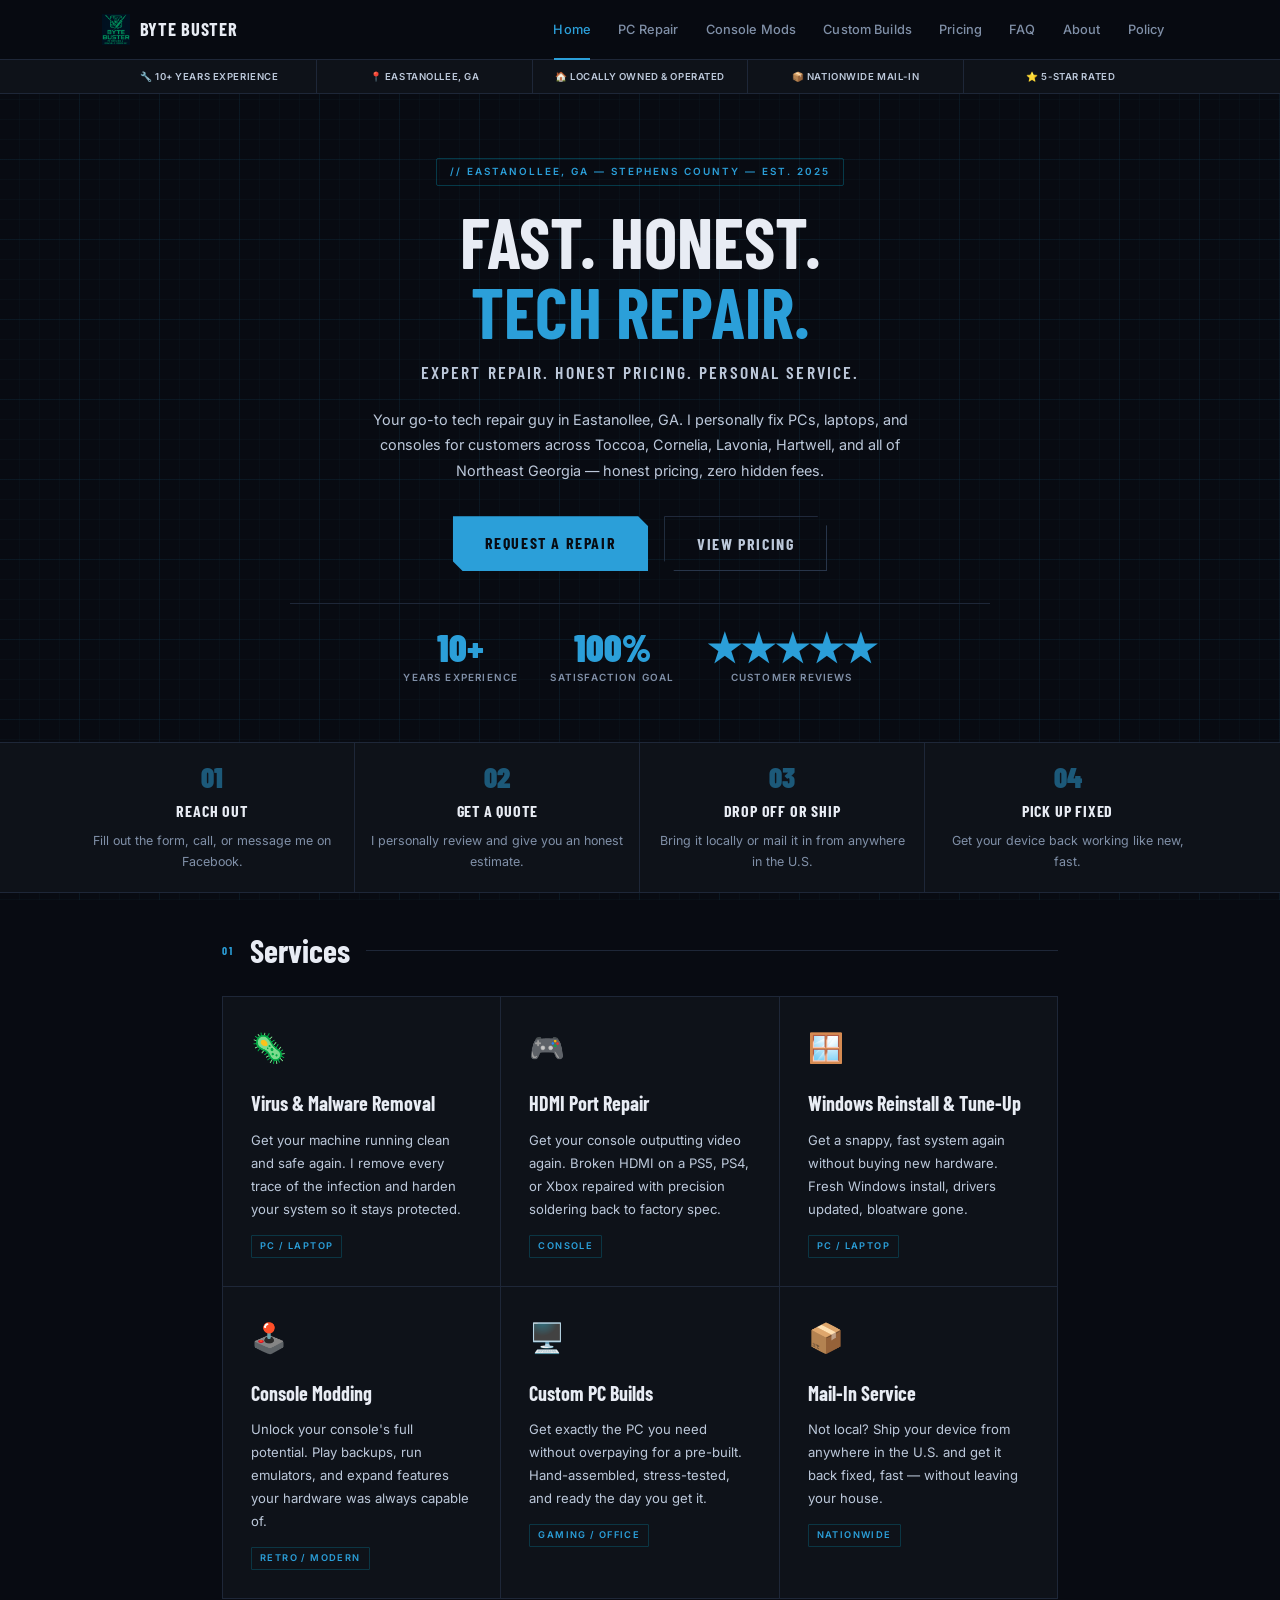
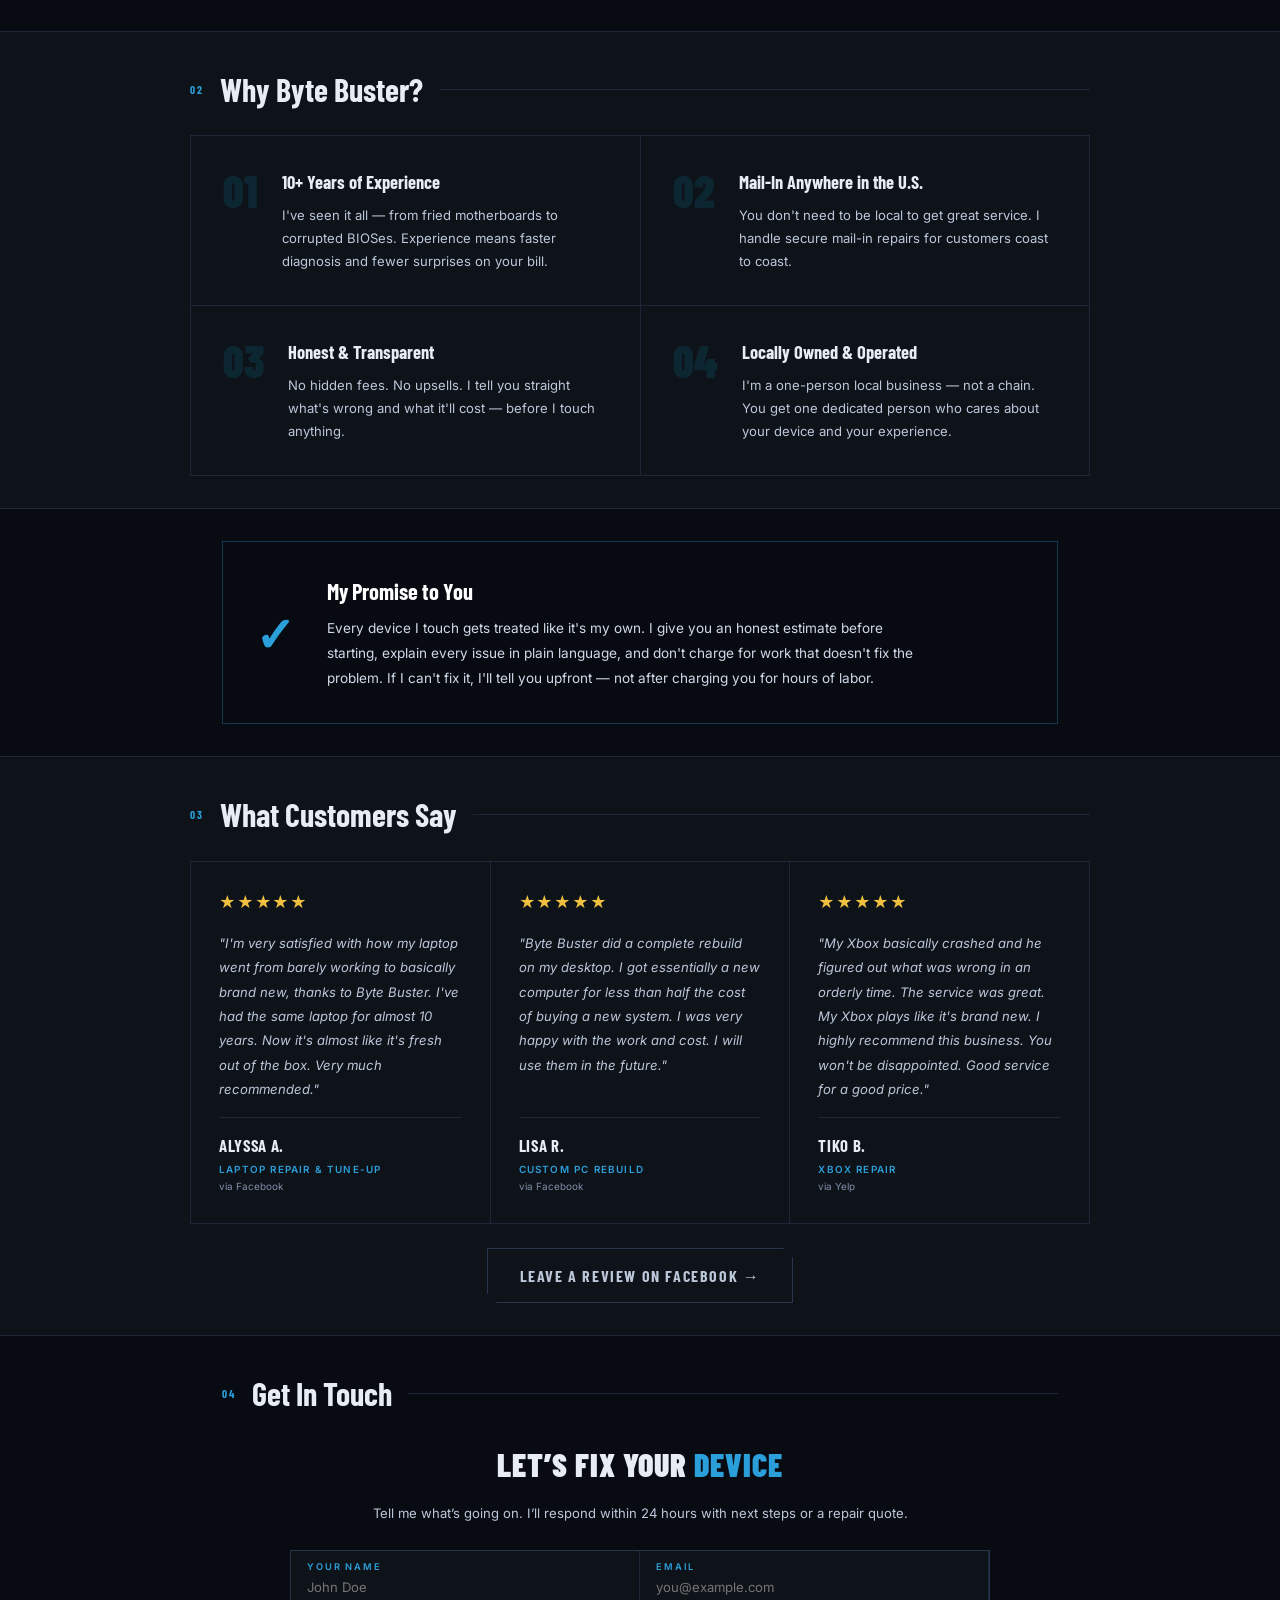
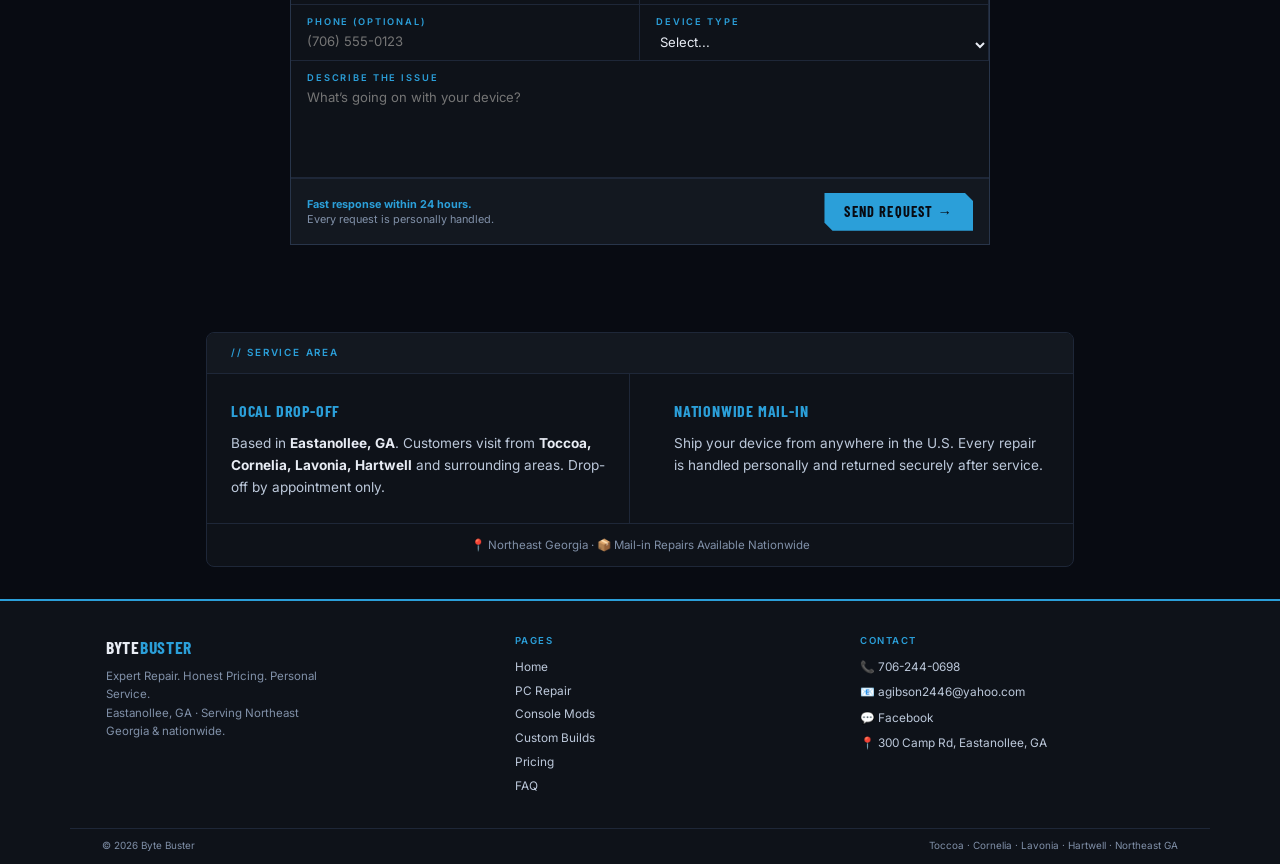
==== index.html @ d13582b7 "Update index.html" ====
<!DOCTYPE html>
<html lang="en">
<head>
  <meta charset="UTF-8"/>
  <meta name="viewport" content="width=device-width, initial-scale=1.0"/>
  <link href="https://fonts.googleapis.com/css2?family=Barlow+Condensed:wght@400;600;700;900&family=Inter:wght@400;500;600&display=swap" rel="stylesheet"/>
  <style>
    :root {
      --bg:       #080b12;
      --surface:  #0e1219;
      --surface2: #131820;
      --border:   #1e2738;
      --border2:  #28354a;
      --accent:   #2b9fd9;
      --accent-d: #1a7fad;
      --accent-g: rgba(43,159,217,0.08);
      --text:     #e8ecf4;
      --muted:    #8090a8;
      --muted2:   #bcc8da;
      --gold:     #f0c040;
      --display:  'Barlow Condensed', sans-serif;
      --body:     'Inter', sans-serif;
    }
    *,*::before,*::after{box-sizing:border-box;margin:0;padding:0}
    html{scroll-behavior:smooth}
    body{background:var(--bg);color:var(--text);font-family:var(--body);font-size:15px;line-height:1.6;overflow-x:hidden;padding-top:60px}

    /* CSS CIRCUIT BOARD BACKGROUND */
    body::after{
      content:'';
      position:fixed;inset:0;z-index:-1;
      background-color:#080b12;
      background-image:
        linear-gradient(rgba(43,159,217,0.06) 1px, transparent 1px),
        linear-gradient(90deg, rgba(43,159,217,0.06) 1px, transparent 1px),
        linear-gradient(rgba(43,159,217,0.03) 1px, transparent 1px),
        linear-gradient(90deg, rgba(43,159,217,0.03) 1px, transparent 1px);
      background-size:80px 80px, 80px 80px, 20px 20px, 20px 20px;
      background-position:-1px -1px,-1px -1px,-1px -1px,-1px -1px;
    }
    body::before{
      content:'';
      position:fixed;inset:0;z-index:-1;
      background:radial-gradient(ellipse at 20% 50%, rgba(43,159,217,0.08) 0%, transparent 60%),
                 radial-gradient(ellipse at 80% 20%, rgba(43,159,217,0.05) 0%, transparent 50%),
                 radial-gradient(ellipse at 60% 80%, rgba(0,0,0,0.4) 0%, transparent 60%);
      pointer-events:none;
    }

    /* NAV */
    nav{position:fixed;top:0;left:0;right:0;z-index:1000;height:60px;background:rgba(8,11,18,0.97);backdrop-filter:blur(20px);border-bottom:1px solid var(--border)}
    .nav-inner{max-width:1140px;margin:0 auto;padding:0 2rem;height:100%;display:flex;align-items:center;justify-content:space-between}
    .nav-logo{display:flex;align-items:center;gap:10px;text-decoration:none;flex-shrink:0}
    .nav-logo img{height:32px;width:auto;object-fit:contain}
    .nav-logo span{font-family:var(--display);font-size:1.15rem;font-weight:700;letter-spacing:0.04em;color:var(--text);text-transform:uppercase}
    .nav-links{display:flex;align-items:center;gap:0;height:60px}
    .nav-links a{font-family:var(--body);font-size:0.8rem;font-weight:500;letter-spacing:0.01em;text-transform:none;color:var(--muted);text-decoration:none;padding:0 0.85rem;height:60px;line-height:60px;display:inline-block;position:relative;transition:color 0.2s;white-space:nowrap}
    .nav-links a::after{content:'';position:absolute;bottom:0;left:0.9rem;right:0.9rem;height:2px;background:var(--accent);transform:scaleX(0);transition:transform 0.25s ease}
    .nav-links a:hover{color:var(--text)}
    .nav-links a:hover::after,.nav-links a.active::after{transform:scaleX(1)}
    .nav-links a.active{color:var(--accent)}
    .hamburger{display:none;flex-direction:column;gap:5px;cursor:pointer;padding:8px;background:none;border:1px solid var(--border);border-radius:3px}
    .hamburger span{display:block;width:20px;height:2px;background:var(--muted2);transition:all 0.3s}
    .hamburger.open span:nth-child(1){transform:translateY(7px) rotate(45deg)}
    .hamburger.open span:nth-child(2){opacity:0}
    .hamburger.open span:nth-child(3){transform:translateY(-7px) rotate(-45deg)}
    .mob-menu{display:none;position:fixed;top:60px;left:0;right:0;background:rgba(8,11,18,0.99);border-bottom:1px solid var(--border);flex-direction:column;z-index:999}
    .mob-menu.open{display:flex}
    .mob-menu a{font-size:0.8rem;font-weight:600;letter-spacing:0.1em;text-transform:uppercase;color:var(--muted2);text-decoration:none;padding:1rem 2rem;border-bottom:1px solid var(--border);transition:color 0.2s,background 0.2s,padding-left 0.2s}
    .mob-menu a:hover,.mob-menu a.active{color:var(--accent);background:var(--accent-g);padding-left:2.5rem}
    .mob-menu a:last-child{border-bottom:none}
    @media(max-width:900px){.nav-links{display:none}.hamburger{display:flex}}

    /* TRUST BAR */
    .trust-bar{background:var(--surface);border-bottom:1px solid var(--border)}
    .trust-inner{max-width:1140px;margin:0 auto;padding:0 2rem;display:flex;align-items:stretch;justify-content:space-between}
    .trust-item{display:flex;align-items:center;justify-content:center;gap:0.5rem;padding:0.55rem 0.75rem;flex:1;text-align:center}
    .trust-item span{font-size:0.6rem;font-weight:600;letter-spacing:0.06em;text-transform:uppercase;color:var(--muted2);white-space:nowrap}
    .trust-div{width:1px;background:var(--border);align-self:stretch;flex-shrink:0}
    @media(max-width:900px){.trust-bar{display:none}}

    /* PAGE HERO */
    .page-hero{padding:2.5rem 2rem 2rem;max-width:900px;margin:0 auto}
    .hero-tag{display:inline-block;font-size:0.62rem;font-weight:600;letter-spacing:0.2em;text-transform:uppercase;color:var(--accent);border:1px solid rgba(0,200,240,0.25);padding:0.3rem 0.85rem;margin-bottom:1.25rem;border-radius:2px}
    .page-hero h1{font-family:var(--display);font-size:clamp(2.4rem,4.5vw,3.8rem);font-weight:700;line-height:1;text-transform:uppercase;letter-spacing:0em;margin-bottom:1.25rem}
    .page-hero h1 em{font-style:normal;color:var(--accent);display:block}
    .page-hero p{font-size:0.9rem;color:var(--muted2);line-height:1.8;max-width:560px;margin-bottom:2rem}

    /* SECTIONS */
    .section{padding:2rem 2rem;max-width:900px;margin:0 auto}
    .section-hd{display:flex;align-items:center;gap:1rem;margin-bottom:1.25rem}
    .section-num{font-family:var(--display);font-size:0.7rem;font-weight:700;letter-spacing:0.2em;color:var(--accent);flex-shrink:0}
    .section-hd h2{font-family:var(--display);font-size:clamp(1.5rem,2.5vw,2rem);font-weight:700;text-transform:none;letter-spacing:0em;white-space:nowrap}
    .section-line{flex:1;height:1px;background:var(--border)}

    /* CARDS GRID */
    .cards{display:grid;grid-template-columns:repeat(3,1fr);gap:1px;background:var(--border);border:1px solid var(--border)}
    .card{background:var(--surface);padding:1.75rem;position:relative;overflow:hidden;transition:background 0.25s}
    .card::before{content:'';position:absolute;top:0;left:0;width:3px;height:0;background:var(--accent);transition:height 0.35s ease}
    .card:hover{background:var(--surface2)}
    .card:hover::before{height:100%}
    .card-icon{font-size:1.8rem;margin-bottom:1rem;display:block}
    .card-title{font-family:var(--display);font-size:1.25rem;font-weight:700;text-transform:none;letter-spacing:0em;margin-bottom:0.6rem;color:var(--text)}
    .card-desc{font-size:0.82rem;color:var(--muted2);line-height:1.75}
    .card-tag{display:inline-block;margin-top:0.85rem;font-size:0.58rem;font-weight:600;letter-spacing:0.15em;text-transform:uppercase;color:var(--accent);border:1px solid rgba(0,200,240,0.2);padding:0.2rem 0.5rem;border-radius:1px}
    @media(max-width:768px){.cards{grid-template-columns:1fr}}

    /* ALT SECTION */
    .alt-section{background:var(--surface);border-top:1px solid var(--border);border-bottom:1px solid var(--border);padding:2rem}
    .alt-inner{max-width:900px;margin:0 auto}

    /* WHY GRID */
    .why-grid{display:grid;grid-template-columns:repeat(2,1fr);gap:1px;background:var(--border);border:1px solid var(--border)}
    .why-card{background:var(--surface);padding:2rem;display:flex;gap:1.5rem;align-items:flex-start;transition:background 0.2s}
    .why-card:hover{background:var(--surface2)}
    .why-num{font-family:var(--display);font-size:2.8rem;font-weight:900;color:rgba(0,200,240,0.12);line-height:1;flex-shrink:0;transition:color 0.2s}
    .why-card:hover .why-num{color:rgba(0,200,240,0.25)}
    .why-title{font-family:var(--display);font-size:1.15rem;font-weight:700;text-transform:none;letter-spacing:0em;margin-bottom:0.4rem}
    .why-desc{font-size:0.82rem;color:var(--muted2);line-height:1.75}
    @media(max-width:600px){.why-grid{grid-template-columns:1fr}}

    /* BUTTONS */
    .btn{display:inline-block;font-family:var(--display);font-weight:700;font-size:1rem;letter-spacing:0.1em;text-transform:uppercase;text-decoration:none;padding:0.85rem 2rem;cursor:pointer;border:none;transition:all 0.2s;clip-path:polygon(0 0,calc(100% - 10px) 0,100% 10px,100% 100%,10px 100%,0 calc(100% - 10px))}
    .btn-primary{background:var(--accent);color:#080b12;box-shadow:0 0 24px rgba(0,200,240,0.2)}
    .btn-primary:hover{background:#33d8ff;transform:translateY(-2px);box-shadow:0 0 36px rgba(0,200,240,0.35)}
    .btn-secondary{background:transparent;color:var(--muted2);border:1px solid var(--border2)}
    .btn-secondary:hover{border-color:var(--accent);color:var(--accent);transform:translateY(-2px)}

    /* PROCESS STRIP */
    .process-strip{background:var(--surface);border-top:1px solid var(--border);border-bottom:1px solid var(--border);margin:0}
    .process-inner{max-width:1140px;margin:0 auto;display:grid;grid-template-columns:repeat(4,1fr)}
    .process-step{padding:1.25rem 1rem;text-align:center;border-right:1px solid var(--border)}
    .process-step:last-child{border-right:none}
    .process-n{font-family:var(--display);font-size:1.8rem;font-weight:900;color:var(--accent);opacity:0.5;line-height:1;margin-bottom:0.4rem}
    .process-title{font-family:var(--display);font-size:1rem;font-weight:700;text-transform:uppercase;letter-spacing:0.05em;margin-bottom:0.4rem}
    .process-desc{font-size:0.78rem;color:var(--muted);line-height:1.7}
    @media(max-width:700px){.process-inner{grid-template-columns:repeat(2,1fr)}.process-step:nth-child(2){border-right:none}.process-step:nth-child(3){border-top:1px solid var(--border)}.process-step:nth-child(4){border-top:1px solid var(--border);border-right:none}}

    /* GUARANTEE */
    .guarantee{padding:2rem;display:flex;align-items:center;gap:2rem;flex-wrap:wrap}
    .guarantee-icon{font-family:var(--display);font-size:3rem;font-weight:900;color:var(--accent);line-height:1;flex-shrink:0}
    .guarantee-title{font-family:var(--display);font-size:1.4rem;font-weight:700;text-transform:none;letter-spacing:0em;margin-bottom:0.4rem;color:#fff}
    .guarantee-text{font-size:0.85rem;color:#d0dae8;line-height:1.85;max-width:600px}

    /* REVIEWS */
    .reviews-grid{display:grid;grid-template-columns:repeat(3,1fr);gap:1px;background:var(--border);border:1px solid var(--border);margin-bottom:1.5rem}
    .review-card{background:var(--surface);padding:1.75rem;display:flex;flex-direction:column;gap:1rem;position:relative;overflow:hidden;transition:background 0.25s}
    .review-card::before{content:'';position:absolute;top:0;left:0;width:3px;height:0;background:var(--accent);transition:height 0.35s}
    .review-card:hover{background:var(--surface2)}
    .review-card:hover::before{height:100%}
    .review-stars{color:var(--gold);font-size:1rem;letter-spacing:0.05em}
    .review-text{font-size:0.82rem;color:var(--muted2);line-height:1.85;font-style:italic;flex:1}
    .review-meta{border-top:1px solid var(--border);padding-top:0.85rem}
    .review-author{font-family:var(--display);font-size:1.05rem;font-weight:700;text-transform:uppercase;letter-spacing:0.04em}
    .review-service{font-size:0.62rem;font-weight:600;letter-spacing:0.12em;text-transform:uppercase;color:var(--accent);margin-top:0.2rem}
    .review-source{font-size:0.62rem;color:var(--muted);margin-top:0.1rem}
    @media(max-width:768px){.reviews-grid{grid-template-columns:1fr}}

    /* FAQ */
    .faq-list{border:1px solid var(--border);overflow:hidden}
    .faq-item{border-bottom:1px solid var(--border)}
    .faq-item:last-child{border-bottom:none}
    .faq-btn{width:100%;background:none;border:none;cursor:pointer;padding:1.25rem 1.5rem;display:flex;align-items:center;gap:1rem;text-align:left;color:var(--text);transition:background 0.2s}
    .faq-btn:hover,.faq-btn[aria-expanded="true"]{background:var(--accent-g)}
    .faq-q{font-family:var(--display);font-size:1.1rem;font-weight:700;text-transform:uppercase;letter-spacing:0.03em;flex:1}
    .faq-lbl{font-size:0.62rem;font-weight:600;letter-spacing:0.15em;color:var(--accent);flex-shrink:0}
    .faq-chevron{color:var(--muted);font-size:0.85rem;transition:transform 0.25s;flex-shrink:0}
    .faq-btn[aria-expanded="true"] .faq-chevron{transform:rotate(180deg);color:var(--accent)}
    .faq-body{max-height:0;overflow:hidden;transition:max-height 0.35s ease}
    .faq-body.open{max-height:200px}
    .faq-ans{padding:0 1.5rem 1.25rem 3.5rem;font-size:0.82rem;color:var(--muted2);line-height:1.8}

/* CONTACT LAYOUT (CLEAN + PREMIUM CONVERSION VERSION) */

.contact-wrap{display:block; width:100%; max-width:900px; margin:0 auto; text-align:center;}
.contact-info-title{font-family:var(--display); font-size:2rem; font-weight:900; text-transform:uppercase; letter-spacing:0.03em; margin-bottom:0.75rem;}
.contact-info-title span{color:var(--accent);}
.contact-info-sub{font-size:0.82rem; color:var(--muted2); line-height:1.8; margin-bottom:1.25rem;}
.contact-wrap .premium-trust{font-size:0.7rem; text-transform:uppercase; letter-spacing:0.08em; color:var(--accent); font-weight:700; margin-bottom:0.4rem;}
.contact-wrap .premium-sub{font-size:0.8rem; color:var(--muted2); margin-bottom:1.5rem;}
#contact .form-shell{width:100%; max-width:700px; margin:0 auto; display:inline-block; text-align:left;}
#contact .form-shell form{width:100%;}
.contact-detail{display:none;}
@media(max-width:768px){.contact-wrap{text-align:center;}
#contact .form-shell{width:100%; display:block;}
}
    /* PREMIUM FORM */
    .form-shell{background:var(--surface);border:1px solid var(--border2);overflow:hidden;max-width:680px}
    .form-shell form{display:flex;flex-direction:column}
    .form-row{display:grid;grid-template-columns:1fr 1fr}
    .form-field{display:flex;flex-direction:column;border-bottom:1px solid var(--border);border-right:1px solid var(--border);position:relative;transition:background 0.2s}
    .form-field.full{grid-column:1/-1;border-right:none}
    .form-field:focus-within{background:var(--accent-g)}
    .form-field:focus-within::before{content:'';position:absolute;top:0;left:0;width:3px;height:100%;background:var(--accent)}
    .form-field label{font-size:0.58rem;font-weight:600;letter-spacing:0.2em;text-transform:uppercase;color:var(--accent);padding:0.6rem 1rem 0.1rem}
    .form-field input,.form-field select,.form-field textarea{background:transparent;border:none;outline:none;font-family:var(--body);font-size:0.82rem;color:var(--text);padding:0.1rem 1rem 0.6rem;width:100%}
    .form-field select option{background:var(--surface)}
    .form-field textarea{min-height:90px;resize:none}
    .form-bar{display:flex;align-items:center;justify-content:space-between;padding:0.85rem 1rem;background:var(--surface2);border-top:1px solid var(--border);gap:0.75rem;flex-wrap:wrap}
    .form-bar p{font-size:0.68rem;color:var(--muted);line-height:1.4}
    .form-bar p strong{color:var(--accent)}
    .form-bar button{background:var(--accent);color:#080b12;border:none;font-family:var(--display);font-size:0.9rem;font-weight:700;letter-spacing:0.08em;text-transform:uppercase;padding:0.65rem 1.25rem;cursor:pointer;clip-path:polygon(0 0,calc(100% - 8px) 0,100% 8px,100% 100%,8px 100%,0 calc(100% - 8px));transition:background 0.2s,transform 0.15s;white-space:nowrap}
    .form-bar button:hover{background:#33d8ff;transform:translateY(-2px)}
    .form-backup{margin-top:0.6rem;display:flex;align-items:center;gap:0.6rem;flex-wrap:wrap}
    .form-backup-lbl{font-size:0.62rem;font-weight:600;letter-spacing:0.1em;text-transform:uppercase;color:var(--muted);white-space:nowrap}
    .backup-link{font-size:0.75rem;color:var(--muted2);text-decoration:none;padding:0.3rem 0.75rem;border:1px solid var(--border);transition:color 0.2s,border-color 0.2s;border-radius:2px}
    .backup-link:hover{color:var(--accent);border-color:var(--accent)}
    @media(max-width:600px){.form-row{grid-template-columns:1fr}.form-bar{flex-direction:column;align-items:flex-start}}

    /* SERVICE AREA */
    .service-area{background:var(--surface); border:1px solid var(--border); overflow:hidden; border-radius:8px;}
    .service-area-wrap{max-width:900px; margin:3rem auto 2rem; padding:0 1rem;}
    .sa-header{background:var(--surface2);border-bottom:1px solid var(--border);padding:0.75rem 1.5rem;font-size:0.62rem;font-weight:600;letter-spacing:0.18em;text-transform:uppercase;color:var(--accent)}
    .sa-body{display:grid;grid-template-columns:1fr 1fr;gap:1.25rem; align-items:start;}
    .sa-col{padding:1.5rem}
    .sa-col:first-child{border-right:1px solid var(--border)}
    .sa-col-title{font-family:var(--display);font-size:1rem;font-weight:700;text-transform:uppercase;letter-spacing:0.05em;color:var(--accent);margin-bottom:0.6rem}
    .sa-col p{font-size:0.85rem;color:var(--muted2);line-height:1.6}
    .sa-col p strong{color:var(--text)}
    .sa-footer{border-top:1px solid var(--border);padding:0.75rem 1.5rem;font-size:0.72rem;color:var(--muted);text-align:center}
    @media(max-width:600px){.sa-body{grid-template-columns:1fr}.sa-col:first-child{border-right:none;border-bottom:1px solid var(--border)}}

    /* TABLE */
    .data-table{width:100%;border-collapse:collapse;border:1px solid var(--border)}
    .data-table th{background:rgba(43,159,217,0.12);font-family:var(--display);font-size:0.8rem;font-weight:700;text-transform:uppercase;letter-spacing:0.1em;color:var(--accent);padding:0.9rem 1.25rem;text-align:left;border-bottom:1px solid var(--border)}
    .data-table td{padding:0.85rem 1.25rem;font-size:0.82rem;color:#7a9ab8;border-bottom:1px solid var(--border);vertical-align:top;background:rgba(14,18,28,0.9)}
    .data-table tr:last-child td{border-bottom:none}
    .data-table tr:hover td{background:rgba(43,159,217,0.1);color:#fff}
    .data-table .price{color:#fff;font-weight:600;white-space:nowrap}
    .data-table .note{font-size:0.7rem;color:var(--muted);font-style:italic;margin-top:0.2rem}
    .data-table .badge{display:inline-block;font-size:0.58rem;font-weight:600;letter-spacing:0.1em;text-transform:uppercase;color:var(--accent);border:1px solid rgba(0,200,240,0.25);padding:0.15rem 0.5rem}
    .table-section-row td{background:rgba(0,200,240,0.06);color:var(--accent);font-size:0.62rem;font-weight:600;letter-spacing:0.18em;text-transform:uppercase;padding:0.5rem 1.25rem;border-bottom:1px solid var(--border)}

        /* FOOTER */
    footer{background:var(--surface);border-top:2px solid var(--accent);margin-top:2rem}
    .footer-main{max-width:1100px; margin:0 auto; padding:2rem 1rem; display:grid; grid-template-columns:1.2fr 1fr 1fr; gap:2rem;}
    .footer-brand{font-family:var(--display);font-size:1.1rem;font-weight:700;text-transform:uppercase;letter-spacing:0.04em;margin-bottom:0.35rem}
    .footer-brand span{color:var(--accent)}
    .footer-tagline{font-size:0.72rem;color:var(--muted);line-height:1.6;max-width:220px}
    .footer-col-label{font-size:0.6rem;font-weight:600;letter-spacing:0.16em;text-transform:uppercase;color:var(--accent);margin-bottom:0.6rem;display:block}
    .footer-nav{list-style:none;display:flex;flex-direction:column;gap:0.3rem}
    .footer-nav a{font-size:0.74rem;color:var(--muted2);text-decoration:none;transition:color 0.2s,padding-left 0.2s;display:block}
    .footer-nav a:hover{color:var(--accent);padding-left:4px}
    .footer-contact-list{display:flex;flex-direction:column;gap:0.4rem}
    .footer-contact-list a{font-size:0.74rem;color:var(--muted2);text-decoration:none;display:flex;align-items:center;gap:0.5rem;transition:color 0.2s}
    .footer-contact-list a:hover{color:var(--accent)}
    .footer-bottom{border-top:1px solid var(--border);max-width:1140px;margin:0 auto;padding:0.6rem 2rem;display:flex;justify-content:space-between;align-items:center;flex-wrap:wrap;gap:0.5rem}
    .footer-bottom p{font-size:0.62rem;color:var(--muted)}
       @media(max-width:700px){.footer-main{flex-direction:column;gap:1.25rem;padding:1.25rem 1.5rem}.footer-bottom{flex-direction:column;text-align:center}}

    /* SCROLL REVEAL */
    .reveal{opacity:0;transform:translateY(16px);transition:opacity 0.45s ease,transform 0.45s ease}
    .reveal.visible{opacity:1;transform:translateY(0)}

    /* STAT ITEMS */
    .stats-row{display:flex;gap:2rem;margin-top:2rem;padding-top:1.5rem;border-top:1px solid var(--border);justify-content:center;flex-wrap:wrap}
    .stat{display:flex;flex-direction:column;align-items:center;gap:0.2rem}
    .stat-n{font-family:var(--display);font-size:2.4rem;font-weight:900;color:var(--accent);line-height:1}
    .stat-l{font-size:0.62rem;font-weight:600;letter-spacing:0.12em;text-transform:uppercase;color:var(--muted)}

    /* NOTICE BOX */
    .notice{border:1px solid rgba(0,200,240,0.2);background:rgba(0,200,240,0.04);padding:1.25rem 1.5rem;font-size:0.8rem;color:var(--muted2);line-height:1.8;margin-bottom:2rem}
    .notice strong{color:var(--accent)}

    /* BASE CARDS */
    .base-grid{display:grid;grid-template-columns:repeat(2,220px);gap:1px;background:var(--border);border:1px solid var(--border);margin:0 auto 2.5rem;width:fit-content}
    .base-card{background:var(--surface);padding:1.5rem;text-align:center}
    .base-lbl{font-size:0.62rem;font-weight:600;letter-spacing:0.15em;text-transform:uppercase;color:var(--muted);margin-bottom:0.5rem}
    .base-val{font-family:var(--display);font-size:2.4rem;font-weight:900;color:var(--accent);line-height:1}
    .base-sub{font-size:0.7rem;color:var(--muted);margin-top:0.3rem}

    /* STORY TEXT */
    .story-p{font-size:0.85rem;color:var(--muted2);line-height:1.9;padding-left:1.25rem;border-left:3px solid var(--accent);margin-bottom:1.25rem}
    .story-p+.story-p{border-left-color:var(--border)}

    /* PHILOSOPHY */
    .philosophy{border:1px solid rgba(0,200,240,0.2);background:rgba(0,200,240,0.04);padding:2rem;position:relative;margin-bottom:2rem}
    .philosophy::before{content:'"';position:absolute;top:-0.5rem;left:1.5rem;font-family:var(--display);font-size:4rem;font-weight:900;color:rgba(0,200,240,0.15);line-height:1}
    .philosophy p{font-size:0.85rem;color:var(--text);line-height:1.9;padding-top:1rem}

    /* CREDS GRID */
    .creds-grid{display:grid;grid-template-columns:repeat(2,1fr);gap:1px;background:var(--border);border:1px solid var(--border);max-width:700px;margin:0 auto 2.5rem}
    .cred-card{background:var(--surface);padding:1.75rem;position:relative;overflow:hidden;transition:background 0.2s}
    .cred-card::before{content:'';position:absolute;top:0;left:0;width:3px;height:0;background:var(--accent);transition:height 0.3s}
    .cred-card:hover{background:var(--surface2)}
    .cred-card:hover::before{height:100%}
    .cred-icon{font-size:1.5rem;margin-bottom:0.75rem;display:block}
    .cred-title{font-family:var(--display);font-size:1.1rem;font-weight:700;text-transform:uppercase;letter-spacing:0.04em;margin-bottom:0.4rem}
    .cred-desc{font-size:0.78rem;color:var(--muted2);line-height:1.75}

    /* POLICY */
    .policy-block{border:1px solid var(--border);background:var(--surface);padding:1.75rem;margin-bottom:1.25rem;border-left:3px solid var(--accent)}
    .policy-block p{font-size:0.82rem;color:var(--muted2);line-height:1.9}
    .policy-block p strong{color:var(--text)}
    .policy-list{border:1px solid var(--border);overflow:hidden;margin-bottom:2rem}
    .policy-item{display:flex;gap:1rem;padding:1rem 1.25rem;border-bottom:1px solid var(--border);font-size:0.8rem;color:var(--muted2);line-height:1.7;align-items:flex-start}
    .policy-item:last-child{border-bottom:none}
    .policy-item::before{content:'→';color:var(--accent);flex-shrink:0}

    /* MAP */
    .map-wrap{border:1px solid var(--border);overflow:hidden;margin-top:1.5rem}
    .map-label{background:var(--surface2);border-bottom:1px solid var(--border);padding:0.65rem 1.25rem;font-size:0.62rem;font-weight:600;letter-spacing:0.18em;text-transform:uppercase;color:var(--accent)}
    .map-wrap iframe{display:block;width:100%;height:260px;border:none;filter:grayscale(1) brightness(0.7)}

    /* MISC */
    @media(max-width:768px){.page-hero{padding:3rem 1.5rem 2rem}.section{padding:3rem 1.5rem}.alt-section{padding:3rem 1.5rem}.section-hd h2{font-size:1.6rem}.cards{grid-template-columns:1fr}.why-grid{grid-template-columns:1fr}.contact-wrap{grid-template-columns:1fr}}
  </style>
  <meta name="description" content="Your local PC &amp; console repair expert in Eastanollee, GA. Serving Toccoa, Cornelia, Lavonia, Hartwell and Northeast Georgia. Virus removal, custom builds, console modding, mail-in service."/>
  <meta name="robots" content="index, follow"/>
  <link rel="preconnect" href="https://fonts.googleapis.com"/>
  <link rel="preconnect" href="https://fonts.gstatic.com" crossorigin/>
  <meta http-equiv="X-UA-Compatible" content="IE=edge"/>
  <meta name="geo.region" content="US-GA"/>
</head>
<nav>
  <div class="nav-inner">
    <a href="index.html" class="nav-logo">
      <img src="images/logo.png" alt="Byte Buster"/>
      <span>Byte Buster</span>
    </a>
    <div class="nav-links">
      <a href="index.html" class="active">Home</a>
      <a href="pc-repair.html">PC Repair</a>
      <a href="console-modding.html">Console Mods</a>
      <a href="custom-pc-builds.html">Custom Builds</a>
      <a href="pricing.html">Pricing</a>
      <a href="faq.html">FAQ</a>
      <a href="about.html">About</a>
      <a href="policy.html">Policy</a>
    </div>
    <button class="hamburger" id="hbg" aria-label="Menu">
      <span></span><span></span><span></span>
    </button>
  </div>
</nav>
<div class="mob-menu" id="mob">
  <a href="index.html" class="active">Home</a>
  <a href="pc-repair.html">PC Repair</a>
  <a href="console-modding.html">Console Mods</a>
  <a href="custom-pc-builds.html">Custom Builds</a>
  <a href="pricing.html">Pricing</a>
  <a href="faq.html">FAQ</a>
  <a href="about.html">About</a>
  <a href="policy.html">Policy</a>
</div><div class="trust-bar">
  <div class="trust-inner">
    <div class="trust-item"><span>🔧 10+ Years Experience</span></div>
    <div class="trust-div"></div>
    <div class="trust-item"><span>📍 Eastanollee, GA</span></div>
    <div class="trust-div"></div>
    <div class="trust-item"><span>🏠 Locally Owned &amp; Operated</span></div>
    <div class="trust-div"></div>
    <div class="trust-item"><span>📦 Nationwide Mail-In</span></div>
    <div class="trust-div"></div>
    <div class="trust-item"><span>⭐ 5-Star Rated</span></div>
  </div>
</div>
<section class="section">
  <div style="text-align:center;padding:2rem 0 1.5rem;max-width:700px;margin:0 auto">
    <div class="hero-tag" style="display:inline-block">// Eastanollee, GA — Stephens County — Est. 2025</div>
    <h1 style="font-family:var(--display);font-size:clamp(2.8rem,5.5vw,5rem);font-weight:700;line-height:1;text-transform:uppercase;letter-spacing:0em;text-align:center;margin-bottom:0.75rem">Fast. Honest.<em style="font-style:normal;color:var(--accent);display:block">Tech Repair.</em></h1><p style="font-family:var(--display);font-size:1.1rem;font-weight:600;letter-spacing:0.12em;text-transform:uppercase;color:var(--muted2);text-align:center;margin-bottom:1.25rem">Expert Repair. Honest Pricing. Personal Service.</p>
    <p style="font-size:0.9rem;color:var(--muted2);line-height:1.8;max-width:540px;margin:0 auto 2rem;text-align:center">Your go-to tech repair guy in Eastanollee, GA. I personally fix PCs, laptops, and consoles for customers across Toccoa, Cornelia, Lavonia, Hartwell, and all of Northeast Georgia — honest pricing, zero hidden fees.</p>
    <div style="display:flex;gap:1rem;justify-content:center;flex-wrap:wrap">
      <a href="#contact" class="btn btn-primary">Request a Repair</a>
      <a href="pricing.html" class="btn btn-secondary">View Pricing</a>
    </div>
    <div class="stats-row">
      <div class="stat"><span class="stat-n">10+</span><span class="stat-l">Years Experience</span></div>
      <div class="stat"><span class="stat-n">100%</span><span class="stat-l">Satisfaction Goal</span></div>
      <div class="stat"><span class="stat-n">★★★★★</span><span class="stat-l">Customer Reviews</span></div>
    </div>
  </div>
</section>

<div class="process-strip">
  <div class="process-inner">
    <div class="process-step"><div class="process-n">01</div><div class="process-title">Reach Out</div><p class="process-desc">Fill out the form, call, or message me on Facebook.</p></div>
    <div class="process-step"><div class="process-n">02</div><div class="process-title">Get a Quote</div><p class="process-desc">I personally review and give you an honest estimate.</p></div>
    <div class="process-step"><div class="process-n">03</div><div class="process-title">Drop Off or Ship</div><p class="process-desc">Bring it locally or mail it in from anywhere in the U.S.</p></div>
    <div class="process-step"><div class="process-n">04</div><div class="process-title">Pick Up Fixed</div><p class="process-desc">Get your device back working like new, fast.</p></div>
  </div>
</div>

<section class="section" id="services" style="max-width:900px">
  <div class="section-hd reveal"><span class="section-num">01</span><h2>Services</h2><div class="section-line"></div></div>
  <div class="cards reveal">
    <div class="card"><span class="card-icon">🦠</span><div class="card-title">Virus &amp; Malware Removal</div><p class="card-desc">Get your machine running clean and safe again. I remove every trace of the infection and harden your system so it stays protected.</p><span class="card-tag">PC / Laptop</span></div>
    <div class="card"><span class="card-icon">🎮</span><div class="card-title">HDMI Port Repair</div><p class="card-desc">Get your console outputting video again. Broken HDMI on a PS5, PS4, or Xbox repaired with precision soldering back to factory spec.</p><span class="card-tag">Console</span></div>
    <div class="card"><span class="card-icon">🪟</span><div class="card-title">Windows Reinstall &amp; Tune-Up</div><p class="card-desc">Get a snappy, fast system again without buying new hardware. Fresh Windows install, drivers updated, bloatware gone.</p><span class="card-tag">PC / Laptop</span></div>
    <div class="card"><span class="card-icon">🕹️</span><div class="card-title">Console Modding</div><p class="card-desc">Unlock your console's full potential. Play backups, run emulators, and expand features your hardware was always capable of.</p><span class="card-tag">Retro / Modern</span></div>
    <div class="card"><span class="card-icon">🖥️</span><div class="card-title">Custom PC Builds</div><p class="card-desc">Get exactly the PC you need without overpaying for a pre-built. Hand-assembled, stress-tested, and ready the day you get it.</p><span class="card-tag">Gaming / Office</span></div>
    <div class="card"><span class="card-icon">📦</span><div class="card-title">Mail-In Service</div><p class="card-desc">Not local? Ship your device from anywhere in the U.S. and get it back fixed, fast — without leaving your house.</p><span class="card-tag">Nationwide</span></div>
  </div>
</section>

<div class="alt-section">
  <div class="alt-inner" style="max-width:900px">
    <div class="section-hd reveal"><span class="section-num">02</span><h2>Why Byte Buster?</h2><div class="section-line"></div></div>
    <div class="why-grid reveal">
      <div class="why-card"><div class="why-num">01</div><div><div class="why-title">10+ Years of Experience</div><p class="why-desc">I've seen it all — from fried motherboards to corrupted BIOSes. Experience means faster diagnosis and fewer surprises on your bill.</p></div></div>
      <div class="why-card"><div class="why-num">02</div><div><div class="why-title">Mail-In Anywhere in the U.S.</div><p class="why-desc">You don't need to be local to get great service. I handle secure mail-in repairs for customers coast to coast.</p></div></div>
      <div class="why-card"><div class="why-num">03</div><div><div class="why-title">Honest &amp; Transparent</div><p class="why-desc">No hidden fees. No upsells. I tell you straight what's wrong and what it'll cost — before I touch anything.</p></div></div>
      <div class="why-card"><div class="why-num">04</div><div><div class="why-title">Locally Owned &amp; Operated</div><p class="why-desc">I'm a one-person local business — not a chain. You get one dedicated person who cares about your device and your experience.</p></div></div>
    </div>
  </div>
</div>

<section class="section">
  <div class="guarantee reveal" style="background:rgba(8,11,18,0.85);border:1px solid rgba(43,159,217,0.3);backdrop-filter:blur(8px)">
    <div class="guarantee-icon">✓</div>
    <div>
      <div class="guarantee-title">My Promise to You</div>
      <p class="guarantee-text">Every device I touch gets treated like it's my own. I give you an honest estimate before starting, explain every issue in plain language, and don't charge for work that doesn't fix the problem. If I can't fix it, I'll tell you upfront — not after charging you for hours of labor.</p>
    </div>
  </div>
</section>

<div class="alt-section">
  <div class="alt-inner" style="max-width:900px">
    <div class="section-hd reveal"><span class="section-num">03</span><h2>What Customers Say</h2><div class="section-line"></div></div>
    <div class="reviews-grid reveal">
      <div class="review-card"><div class="review-stars">★★★★★</div><p class="review-text">"I'm very satisfied with how my laptop went from barely working to basically brand new, thanks to Byte Buster. I've had the same laptop for almost 10 years. Now it's almost like it's fresh out of the box. Very much recommended."</p><div class="review-meta"><div class="review-author">Alyssa A.</div><div class="review-service">Laptop Repair &amp; Tune-Up</div><div class="review-source">via Facebook</div></div></div>
      <div class="review-card"><div class="review-stars">★★★★★</div><p class="review-text">"Byte Buster did a complete rebuild on my desktop. I got essentially a new computer for less than half the cost of buying a new system. I was very happy with the work and cost. I will use them in the future."</p><div class="review-meta"><div class="review-author">Lisa R.</div><div class="review-service">Custom PC Rebuild</div><div class="review-source">via Facebook</div></div></div>
      <div class="review-card"><div class="review-stars">★★★★★</div><p class="review-text">"My Xbox basically crashed and he figured out what was wrong in an orderly time. The service was great. My Xbox plays like it's brand new. I highly recommend this business. You won't be disappointed. Good service for a good price."</p><div class="review-meta"><div class="review-author">Tiko B.</div><div class="review-service">Xbox Repair</div><div class="review-source">via Yelp</div></div></div>
    </div>
    <div style="text-align:center"><a href="https://www.facebook.com/profile.php?id=61576712042698" target="_blank" class="btn btn-secondary">Leave a Review on Facebook →</a></div>
  </div>
</div>

<section class="section" id="contact">
  <div class="section-hd reveal">
    <span class="section-num">04</span>
    <h2>Get In Touch</h2>
    <div class="section-line"></div>
  </div>

  <div class="contact-wrap" style="max-width:900px;margin:0 auto;">

    <!-- HEADER FOCUS -->
    <div style="text-align:center;margin-bottom:1.5rem;">
      <div class="contact-info-title">Let’s Fix Your <span>Device</span></div>
      <p class="contact-info-sub">
        Tell me what’s going on. I’ll respond within 24 hours with next steps or a repair quote.
      </p>
    </div>

    <!-- FORM (PRIMARY CONVERSION ELEMENT) -->
    <div class="form-shell">

      <form action="https://formsubmit.co/agibson2446@yahoo.com" method="POST">

        <input type="hidden" name="_subject" value="New Request - Byte Buster"/>
        <input type="hidden" name="_captcha" value="false"/>
        <input type="hidden" name="_next" value="https://bytebusterga.github.io/index.html"/>

        <div class="form-row">
          <div class="form-field">
            <label>Your Name</label>
            <input type="text" name="name" placeholder="John Doe" required>
          </div>

          <div class="form-field">
            <label>Email</label>
            <input type="email" name="email" placeholder="you@example.com" required>
          </div>
        </div>

        <div class="form-row">
          <div class="form-field">
            <label>Phone (Optional)</label>
            <input type="tel" name="phone" placeholder="(706) 555-0123">
          </div>

          <div class="form-field">
            <label>Device Type</label>
            <select name="device">
              <option>Select...</option>
              <option>PC / Desktop</option>
              <option>Laptop</option>
              <option>PlayStation</option>
              <option>Xbox</option>
              <option>Nintendo</option>
              <option>Other</option>
            </select>
          </div>
        </div>

        <div class="form-field full">
          <label>Describe the Issue</label>
          <textarea name="message" placeholder="What’s going on with your device?" required></textarea>
        </div>

        <div class="form-bar">
          <p><strong>Fast response within 24 hours.</strong><br/>Every request is personally handled.</p>
          <button type="submit">Send Request →</button>
        </div>
      </form>
    </div>

  </div>
</section>
<!-- SERVICE AREA -->
<div class="service-area-wrap">
  <div class="service-area reveal">

    <div class="sa-header">// Service Area</div>

    <div class="sa-body">
      <div class="sa-col">
        <div class="sa-col-title">Local Drop-Off</div>
        <p>
          Based in <strong>Eastanollee, GA</strong>. Customers visit from
          <strong>Toccoa, Cornelia, Lavonia, Hartwell</strong> and surrounding areas.
          Drop-off by appointment only.
        </p>
      </div>

      <div class="sa-col">
        <div class="sa-col-title">Nationwide Mail-In</div>
        <p>
          Ship your device from anywhere in the U.S. Every repair is handled personally
          and returned securely after service.
        </p>
      </div>
    </div>

    <div class="sa-footer">
      📍 Northeast Georgia · 📦 Mail-in Repairs Available Nationwide
    </div>

  </div>
</div>

<!-- FOOTER -->
<footer>
  <div class="footer-main">
    
    <!-- BRAND -->
    <div class="footer-col">
      <div class="footer-brand">Byte<span>Buster</span></div>
      <p class="footer-tagline">Expert Repair. Honest Pricing. Personal Service.</p>
      <p class="footer-tagline">
        Eastanollee, GA · Serving Northeast Georgia & nationwide.
      </p>
    </div>

    <!-- LINKS -->
    <div class="footer-col">
      <span class="footer-col-label">Pages</span>
      <ul class="footer-nav compact">
        <li><a href="index.html">Home</a></li>
        <li><a href="pc-repair.html">PC Repair</a></li>
        <li><a href="console-modding.html">Console Mods</a></li>
        <li><a href="custom-pc-builds.html">Custom Builds</a></li>
        <li><a href="pricing.html">Pricing</a></li>
        <li><a href="faq.html">FAQ</a></li>
      </ul>
    </div>

    <!-- CONTACT -->
    <div class="footer-col">
      <span class="footer-col-label">Contact</span>
      <div class="footer-contact-list compact">
        <a href="tel:7062440698">📞 706-244-0698</a>
        <a href="mailto:agibson2446@yahoo.com">📧 agibson2446@yahoo.com</a>
        <a href="https://www.facebook.com/bytebusterga" target="_blank">💬 Facebook</a>
        <a href="https://www.google.com/maps/search/?api=1&query=300+Camp+Rd,+Eastanollee,+GA+30538" target="_blank">
          📍 300 Camp Rd, Eastanollee, GA
        </a>
      </div>
    </div>

  </div>

  <div class="footer-bottom">
    <p>© 2026 Byte Buster</p>
    <p>Toccoa · Cornelia · Lavonia · Hartwell · Northeast GA</p>
  </div>
</footer>
<script>
var hbg=document.getElementById("hbg"),mob=document.getElementById("mob");
if(hbg&&mob){hbg.addEventListener("click",function(){hbg.classList.toggle("open");mob.classList.toggle("open")});mob.querySelectorAll("a").forEach(function(a){a.addEventListener("click",function(){hbg.classList.remove("open");mob.classList.remove("open")})});}
document.querySelectorAll(".reveal").forEach(function(el){new IntersectionObserver(function(e,o){e.forEach(function(en){if(en.isIntersecting){en.target.classList.add("visible");o.unobserve(en.target)}})},{threshold:0.1}).observe(el)});
</script>
</body>
</html>
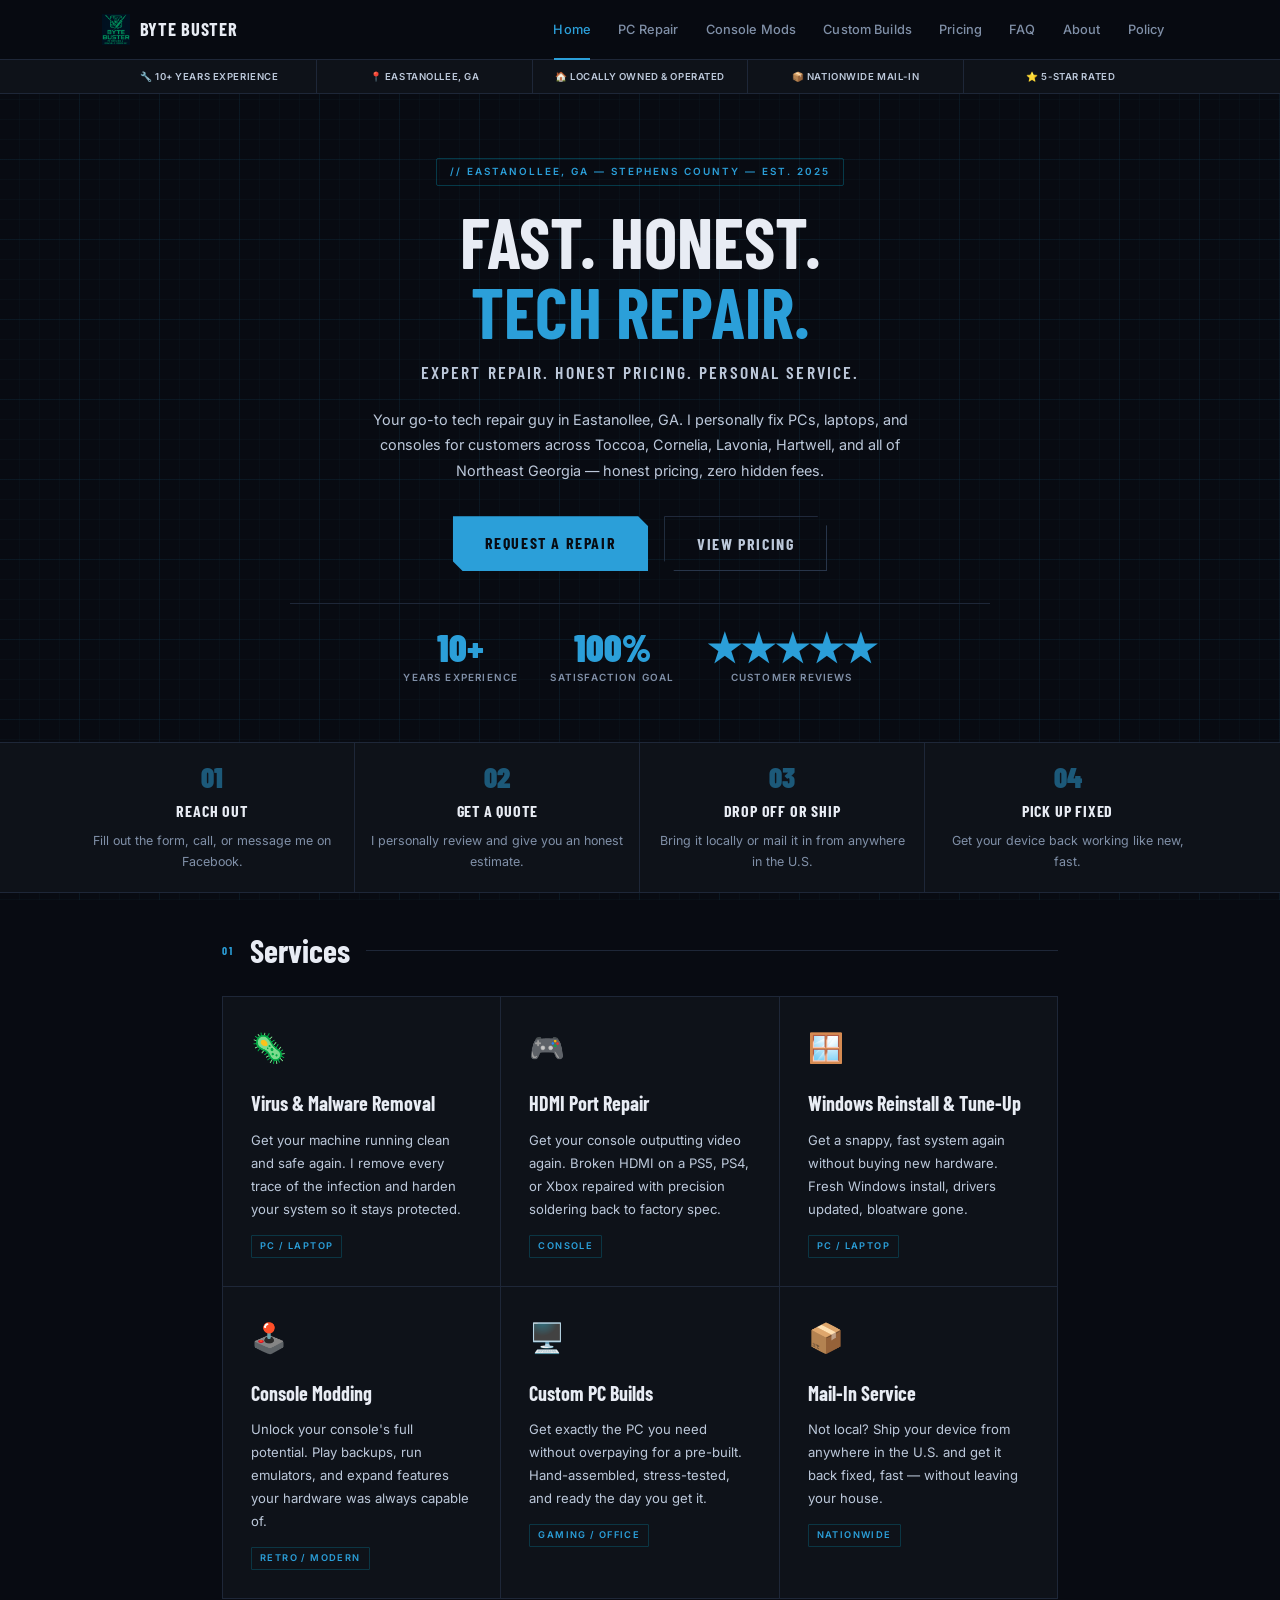
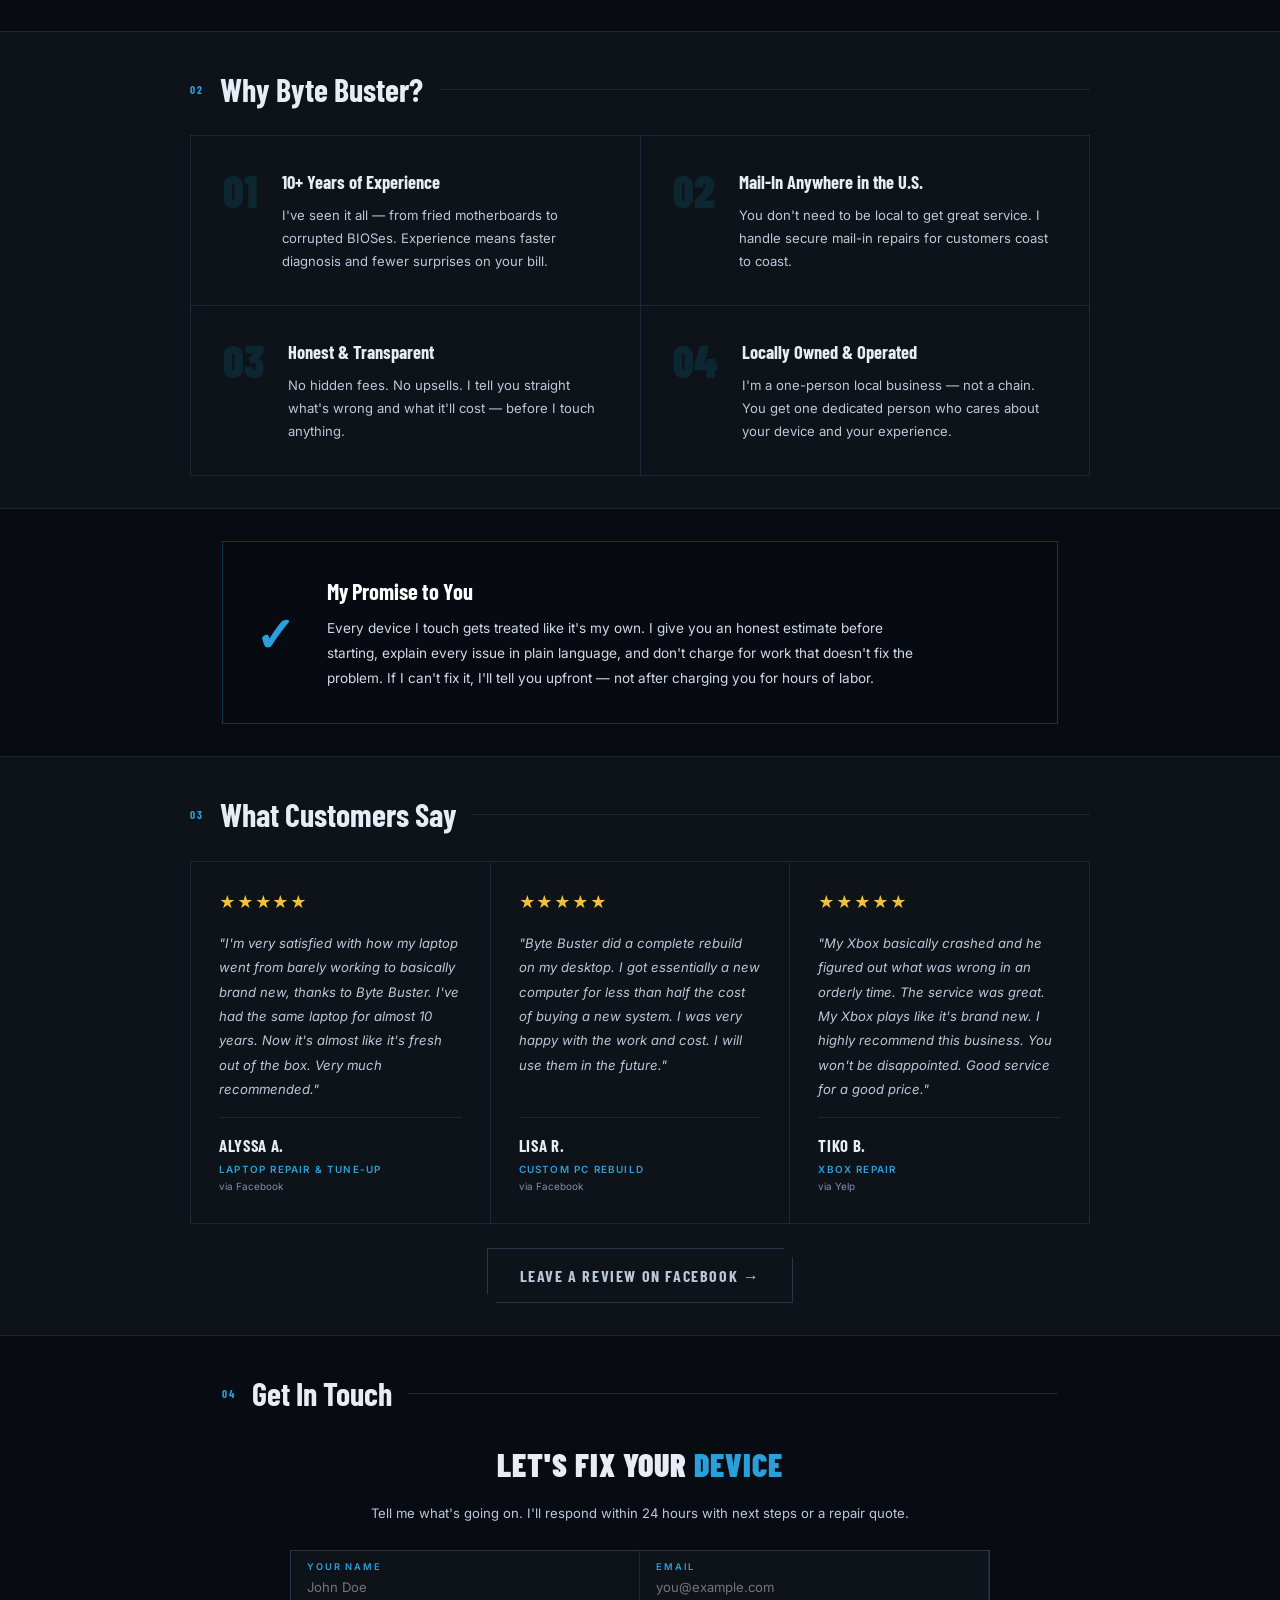
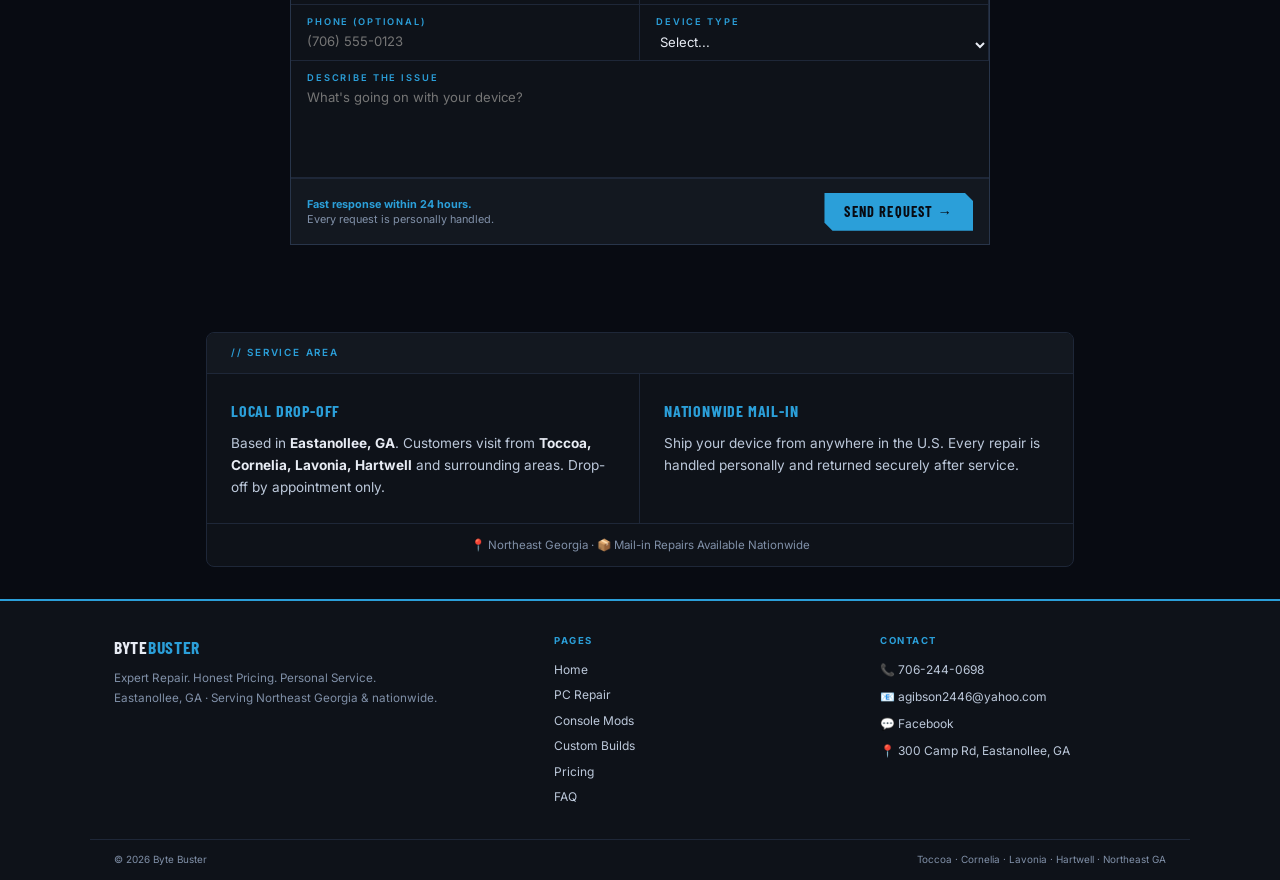
==== commit cbb5cec8: "Add files via upload" ====
--- a/index.html
+++ b/index.html
@@ -24,37 +24,15 @@
     *,*::before,*::after{box-sizing:border-box;margin:0;padding:0}
     html{scroll-behavior:smooth}
     body{background:var(--bg);color:var(--text);font-family:var(--body);font-size:15px;line-height:1.6;overflow-x:hidden;padding-top:60px}
-
-    /* CSS CIRCUIT BOARD BACKGROUND */
-    body::after{
-      content:'';
-      position:fixed;inset:0;z-index:-1;
-      background-color:#080b12;
-      background-image:
-        linear-gradient(rgba(43,159,217,0.06) 1px, transparent 1px),
-        linear-gradient(90deg, rgba(43,159,217,0.06) 1px, transparent 1px),
-        linear-gradient(rgba(43,159,217,0.03) 1px, transparent 1px),
-        linear-gradient(90deg, rgba(43,159,217,0.03) 1px, transparent 1px);
-      background-size:80px 80px, 80px 80px, 20px 20px, 20px 20px;
-      background-position:-1px -1px,-1px -1px,-1px -1px,-1px -1px;
-    }
-    body::before{
-      content:'';
-      position:fixed;inset:0;z-index:-1;
-      background:radial-gradient(ellipse at 20% 50%, rgba(43,159,217,0.08) 0%, transparent 60%),
-                 radial-gradient(ellipse at 80% 20%, rgba(43,159,217,0.05) 0%, transparent 50%),
-                 radial-gradient(ellipse at 60% 80%, rgba(0,0,0,0.4) 0%, transparent 60%);
-      pointer-events:none;
-    }
-
-    /* NAV */
+    body::after{content:'';position:fixed;inset:0;z-index:-1;background-color:#080b12;background-image:linear-gradient(rgba(43,159,217,0.06) 1px,transparent 1px),linear-gradient(90deg,rgba(43,159,217,0.06) 1px,transparent 1px),linear-gradient(rgba(43,159,217,0.03) 1px,transparent 1px),linear-gradient(90deg,rgba(43,159,217,0.03) 1px,transparent 1px);background-size:80px 80px,80px 80px,20px 20px,20px 20px;background-position:-1px -1px,-1px -1px,-1px -1px,-1px -1px}
+    body::before{content:'';position:fixed;inset:0;z-index:-1;background:radial-gradient(ellipse at 20% 50%,rgba(43,159,217,0.08) 0%,transparent 60%),radial-gradient(ellipse at 80% 20%,rgba(43,159,217,0.05) 0%,transparent 50%),radial-gradient(ellipse at 60% 80%,rgba(0,0,0,0.4) 0%,transparent 60%);pointer-events:none}
     nav{position:fixed;top:0;left:0;right:0;z-index:1000;height:60px;background:rgba(8,11,18,0.97);backdrop-filter:blur(20px);border-bottom:1px solid var(--border)}
     .nav-inner{max-width:1140px;margin:0 auto;padding:0 2rem;height:100%;display:flex;align-items:center;justify-content:space-between}
     .nav-logo{display:flex;align-items:center;gap:10px;text-decoration:none;flex-shrink:0}
     .nav-logo img{height:32px;width:auto;object-fit:contain}
     .nav-logo span{font-family:var(--display);font-size:1.15rem;font-weight:700;letter-spacing:0.04em;color:var(--text);text-transform:uppercase}
     .nav-links{display:flex;align-items:center;gap:0;height:60px}
-    .nav-links a{font-family:var(--body);font-size:0.8rem;font-weight:500;letter-spacing:0.01em;text-transform:none;color:var(--muted);text-decoration:none;padding:0 0.85rem;height:60px;line-height:60px;display:inline-block;position:relative;transition:color 0.2s;white-space:nowrap}
+    .nav-links a{font-family:var(--body);font-size:0.8rem;font-weight:500;letter-spacing:0.01em;color:var(--muted);text-decoration:none;padding:0 0.85rem;height:60px;line-height:60px;display:inline-block;position:relative;transition:color 0.2s;white-space:nowrap}
     .nav-links a::after{content:'';position:absolute;bottom:0;left:0.9rem;right:0.9rem;height:2px;background:var(--accent);transform:scaleX(0);transition:transform 0.25s ease}
     .nav-links a:hover{color:var(--text)}
     .nav-links a:hover::after,.nav-links a.active::after{transform:scaleX(1)}
@@ -70,63 +48,42 @@
     .mob-menu a:hover,.mob-menu a.active{color:var(--accent);background:var(--accent-g);padding-left:2.5rem}
     .mob-menu a:last-child{border-bottom:none}
     @media(max-width:900px){.nav-links{display:none}.hamburger{display:flex}}
-
-    /* TRUST BAR */
     .trust-bar{background:var(--surface);border-bottom:1px solid var(--border)}
     .trust-inner{max-width:1140px;margin:0 auto;padding:0 2rem;display:flex;align-items:stretch;justify-content:space-between}
     .trust-item{display:flex;align-items:center;justify-content:center;gap:0.5rem;padding:0.55rem 0.75rem;flex:1;text-align:center}
     .trust-item span{font-size:0.6rem;font-weight:600;letter-spacing:0.06em;text-transform:uppercase;color:var(--muted2);white-space:nowrap}
     .trust-div{width:1px;background:var(--border);align-self:stretch;flex-shrink:0}
     @media(max-width:900px){.trust-bar{display:none}}
-
-    /* PAGE HERO */
-    .page-hero{padding:2.5rem 2rem 2rem;max-width:900px;margin:0 auto}
-    .hero-tag{display:inline-block;font-size:0.62rem;font-weight:600;letter-spacing:0.2em;text-transform:uppercase;color:var(--accent);border:1px solid rgba(0,200,240,0.25);padding:0.3rem 0.85rem;margin-bottom:1.25rem;border-radius:2px}
-    .page-hero h1{font-family:var(--display);font-size:clamp(2.4rem,4.5vw,3.8rem);font-weight:700;line-height:1;text-transform:uppercase;letter-spacing:0em;margin-bottom:1.25rem}
-    .page-hero h1 em{font-style:normal;color:var(--accent);display:block}
-    .page-hero p{font-size:0.9rem;color:var(--muted2);line-height:1.8;max-width:560px;margin-bottom:2rem}
-
-    /* SECTIONS */
     .section{padding:2rem 2rem;max-width:900px;margin:0 auto}
     .section-hd{display:flex;align-items:center;gap:1rem;margin-bottom:1.25rem}
     .section-num{font-family:var(--display);font-size:0.7rem;font-weight:700;letter-spacing:0.2em;color:var(--accent);flex-shrink:0}
     .section-hd h2{font-family:var(--display);font-size:clamp(1.5rem,2.5vw,2rem);font-weight:700;text-transform:none;letter-spacing:0em;white-space:nowrap}
     .section-line{flex:1;height:1px;background:var(--border)}
-
-    /* CARDS GRID */
     .cards{display:grid;grid-template-columns:repeat(3,1fr);gap:1px;background:var(--border);border:1px solid var(--border)}
     .card{background:var(--surface);padding:1.75rem;position:relative;overflow:hidden;transition:background 0.25s}
     .card::before{content:'';position:absolute;top:0;left:0;width:3px;height:0;background:var(--accent);transition:height 0.35s ease}
     .card:hover{background:var(--surface2)}
     .card:hover::before{height:100%}
     .card-icon{font-size:1.8rem;margin-bottom:1rem;display:block}
-    .card-title{font-family:var(--display);font-size:1.25rem;font-weight:700;text-transform:none;letter-spacing:0em;margin-bottom:0.6rem;color:var(--text)}
+    .card-title{font-family:var(--display);font-size:1.25rem;font-weight:700;margin-bottom:0.6rem;color:var(--text)}
     .card-desc{font-size:0.82rem;color:var(--muted2);line-height:1.75}
     .card-tag{display:inline-block;margin-top:0.85rem;font-size:0.58rem;font-weight:600;letter-spacing:0.15em;text-transform:uppercase;color:var(--accent);border:1px solid rgba(0,200,240,0.2);padding:0.2rem 0.5rem;border-radius:1px}
     @media(max-width:768px){.cards{grid-template-columns:1fr}}
-
-    /* ALT SECTION */
     .alt-section{background:var(--surface);border-top:1px solid var(--border);border-bottom:1px solid var(--border);padding:2rem}
     .alt-inner{max-width:900px;margin:0 auto}
-
-    /* WHY GRID */
     .why-grid{display:grid;grid-template-columns:repeat(2,1fr);gap:1px;background:var(--border);border:1px solid var(--border)}
     .why-card{background:var(--surface);padding:2rem;display:flex;gap:1.5rem;align-items:flex-start;transition:background 0.2s}
     .why-card:hover{background:var(--surface2)}
     .why-num{font-family:var(--display);font-size:2.8rem;font-weight:900;color:rgba(0,200,240,0.12);line-height:1;flex-shrink:0;transition:color 0.2s}
     .why-card:hover .why-num{color:rgba(0,200,240,0.25)}
-    .why-title{font-family:var(--display);font-size:1.15rem;font-weight:700;text-transform:none;letter-spacing:0em;margin-bottom:0.4rem}
+    .why-title{font-family:var(--display);font-size:1.15rem;font-weight:700;margin-bottom:0.4rem}
     .why-desc{font-size:0.82rem;color:var(--muted2);line-height:1.75}
     @media(max-width:600px){.why-grid{grid-template-columns:1fr}}
-
-    /* BUTTONS */
     .btn{display:inline-block;font-family:var(--display);font-weight:700;font-size:1rem;letter-spacing:0.1em;text-transform:uppercase;text-decoration:none;padding:0.85rem 2rem;cursor:pointer;border:none;transition:all 0.2s;clip-path:polygon(0 0,calc(100% - 10px) 0,100% 10px,100% 100%,10px 100%,0 calc(100% - 10px))}
     .btn-primary{background:var(--accent);color:#080b12;box-shadow:0 0 24px rgba(0,200,240,0.2)}
     .btn-primary:hover{background:#33d8ff;transform:translateY(-2px);box-shadow:0 0 36px rgba(0,200,240,0.35)}
     .btn-secondary{background:transparent;color:var(--muted2);border:1px solid var(--border2)}
     .btn-secondary:hover{border-color:var(--accent);color:var(--accent);transform:translateY(-2px)}
-
-    /* PROCESS STRIP */
     .process-strip{background:var(--surface);border-top:1px solid var(--border);border-bottom:1px solid var(--border);margin:0}
     .process-inner{max-width:1140px;margin:0 auto;display:grid;grid-template-columns:repeat(4,1fr)}
     .process-step{padding:1.25rem 1rem;text-align:center;border-right:1px solid var(--border)}
@@ -135,14 +92,10 @@
     .process-title{font-family:var(--display);font-size:1rem;font-weight:700;text-transform:uppercase;letter-spacing:0.05em;margin-bottom:0.4rem}
     .process-desc{font-size:0.78rem;color:var(--muted);line-height:1.7}
     @media(max-width:700px){.process-inner{grid-template-columns:repeat(2,1fr)}.process-step:nth-child(2){border-right:none}.process-step:nth-child(3){border-top:1px solid var(--border)}.process-step:nth-child(4){border-top:1px solid var(--border);border-right:none}}
-
-    /* GUARANTEE */
     .guarantee{padding:2rem;display:flex;align-items:center;gap:2rem;flex-wrap:wrap}
     .guarantee-icon{font-family:var(--display);font-size:3rem;font-weight:900;color:var(--accent);line-height:1;flex-shrink:0}
-    .guarantee-title{font-family:var(--display);font-size:1.4rem;font-weight:700;text-transform:none;letter-spacing:0em;margin-bottom:0.4rem;color:#fff}
+    .guarantee-title{font-family:var(--display);font-size:1.4rem;font-weight:700;margin-bottom:0.4rem;color:#fff}
     .guarantee-text{font-size:0.85rem;color:#d0dae8;line-height:1.85;max-width:600px}
-
-    /* REVIEWS */
     .reviews-grid{display:grid;grid-template-columns:repeat(3,1fr);gap:1px;background:var(--border);border:1px solid var(--border);margin-bottom:1.5rem}
     .review-card{background:var(--surface);padding:1.75rem;display:flex;flex-direction:column;gap:1rem;position:relative;overflow:hidden;transition:background 0.25s}
     .review-card::before{content:'';position:absolute;top:0;left:0;width:3px;height:0;background:var(--accent);transition:height 0.35s}
@@ -155,36 +108,11 @@
     .review-service{font-size:0.62rem;font-weight:600;letter-spacing:0.12em;text-transform:uppercase;color:var(--accent);margin-top:0.2rem}
     .review-source{font-size:0.62rem;color:var(--muted);margin-top:0.1rem}
     @media(max-width:768px){.reviews-grid{grid-template-columns:1fr}}
-
-    /* FAQ */
-    .faq-list{border:1px solid var(--border);overflow:hidden}
-    .faq-item{border-bottom:1px solid var(--border)}
-    .faq-item:last-child{border-bottom:none}
-    .faq-btn{width:100%;background:none;border:none;cursor:pointer;padding:1.25rem 1.5rem;display:flex;align-items:center;gap:1rem;text-align:left;color:var(--text);transition:background 0.2s}
-    .faq-btn:hover,.faq-btn[aria-expanded="true"]{background:var(--accent-g)}
-    .faq-q{font-family:var(--display);font-size:1.1rem;font-weight:700;text-transform:uppercase;letter-spacing:0.03em;flex:1}
-    .faq-lbl{font-size:0.62rem;font-weight:600;letter-spacing:0.15em;color:var(--accent);flex-shrink:0}
-    .faq-chevron{color:var(--muted);font-size:0.85rem;transition:transform 0.25s;flex-shrink:0}
-    .faq-btn[aria-expanded="true"] .faq-chevron{transform:rotate(180deg);color:var(--accent)}
-    .faq-body{max-height:0;overflow:hidden;transition:max-height 0.35s ease}
-    .faq-body.open{max-height:200px}
-    .faq-ans{padding:0 1.5rem 1.25rem 3.5rem;font-size:0.82rem;color:var(--muted2);line-height:1.8}
-
-/* CONTACT LAYOUT (CLEAN + PREMIUM CONVERSION VERSION) */
-
-.contact-wrap{display:block; width:100%; max-width:900px; margin:0 auto; text-align:center;}
-.contact-info-title{font-family:var(--display); font-size:2rem; font-weight:900; text-transform:uppercase; letter-spacing:0.03em; margin-bottom:0.75rem;}
-.contact-info-title span{color:var(--accent);}
-.contact-info-sub{font-size:0.82rem; color:var(--muted2); line-height:1.8; margin-bottom:1.25rem;}
-.contact-wrap .premium-trust{font-size:0.7rem; text-transform:uppercase; letter-spacing:0.08em; color:var(--accent); font-weight:700; margin-bottom:0.4rem;}
-.contact-wrap .premium-sub{font-size:0.8rem; color:var(--muted2); margin-bottom:1.5rem;}
-#contact .form-shell{width:100%; max-width:700px; margin:0 auto; display:inline-block; text-align:left;}
-#contact .form-shell form{width:100%;}
-.contact-detail{display:none;}
-@media(max-width:768px){.contact-wrap{text-align:center;}
-#contact .form-shell{width:100%; display:block;}
-}
-    /* PREMIUM FORM */
+    .contact-wrap{display:block;width:100%;max-width:900px;margin:0 auto;text-align:center}
+    .contact-info-title{font-family:var(--display);font-size:2rem;font-weight:900;text-transform:uppercase;letter-spacing:0.03em;margin-bottom:0.75rem}
+    .contact-info-title span{color:var(--accent)}
+    .contact-info-sub{font-size:0.82rem;color:var(--muted2);line-height:1.8;margin-bottom:1.25rem}
+    #contact .form-shell{width:100%;max-width:700px;margin:0 auto;display:inline-block;text-align:left}
     .form-shell{background:var(--surface);border:1px solid var(--border2);overflow:hidden;max-width:680px}
     .form-shell form{display:flex;flex-direction:column}
     .form-row{display:grid;grid-template-columns:1fr 1fr}
@@ -201,17 +129,11 @@
     .form-bar p strong{color:var(--accent)}
     .form-bar button{background:var(--accent);color:#080b12;border:none;font-family:var(--display);font-size:0.9rem;font-weight:700;letter-spacing:0.08em;text-transform:uppercase;padding:0.65rem 1.25rem;cursor:pointer;clip-path:polygon(0 0,calc(100% - 8px) 0,100% 8px,100% 100%,8px 100%,0 calc(100% - 8px));transition:background 0.2s,transform 0.15s;white-space:nowrap}
     .form-bar button:hover{background:#33d8ff;transform:translateY(-2px)}
-    .form-backup{margin-top:0.6rem;display:flex;align-items:center;gap:0.6rem;flex-wrap:wrap}
-    .form-backup-lbl{font-size:0.62rem;font-weight:600;letter-spacing:0.1em;text-transform:uppercase;color:var(--muted);white-space:nowrap}
-    .backup-link{font-size:0.75rem;color:var(--muted2);text-decoration:none;padding:0.3rem 0.75rem;border:1px solid var(--border);transition:color 0.2s,border-color 0.2s;border-radius:2px}
-    .backup-link:hover{color:var(--accent);border-color:var(--accent)}
     @media(max-width:600px){.form-row{grid-template-columns:1fr}.form-bar{flex-direction:column;align-items:flex-start}}
-
-    /* SERVICE AREA */
-    .service-area{background:var(--surface); border:1px solid var(--border); overflow:hidden; border-radius:8px;}
-    .service-area-wrap{max-width:900px; margin:3rem auto 2rem; padding:0 1rem;}
+    .service-area{background:var(--surface);border:1px solid var(--border);overflow:hidden;border-radius:8px}
+    .service-area-wrap{max-width:900px;margin:3rem auto 2rem;padding:0 1rem}
     .sa-header{background:var(--surface2);border-bottom:1px solid var(--border);padding:0.75rem 1.5rem;font-size:0.62rem;font-weight:600;letter-spacing:0.18em;text-transform:uppercase;color:var(--accent)}
-    .sa-body{display:grid;grid-template-columns:1fr 1fr;gap:1.25rem; align-items:start;}
+    .sa-body{display:grid;grid-template-columns:1fr 1fr}
     .sa-col{padding:1.5rem}
     .sa-col:first-child{border-right:1px solid var(--border)}
     .sa-col-title{font-family:var(--display);font-size:1rem;font-weight:700;text-transform:uppercase;letter-spacing:0.05em;color:var(--accent);margin-bottom:0.6rem}
@@ -219,99 +141,38 @@
     .sa-col p strong{color:var(--text)}
     .sa-footer{border-top:1px solid var(--border);padding:0.75rem 1.5rem;font-size:0.72rem;color:var(--muted);text-align:center}
     @media(max-width:600px){.sa-body{grid-template-columns:1fr}.sa-col:first-child{border-right:none;border-bottom:1px solid var(--border)}}
-
-    /* TABLE */
-    .data-table{width:100%;border-collapse:collapse;border:1px solid var(--border)}
-    .data-table th{background:rgba(43,159,217,0.12);font-family:var(--display);font-size:0.8rem;font-weight:700;text-transform:uppercase;letter-spacing:0.1em;color:var(--accent);padding:0.9rem 1.25rem;text-align:left;border-bottom:1px solid var(--border)}
-    .data-table td{padding:0.85rem 1.25rem;font-size:0.82rem;color:#7a9ab8;border-bottom:1px solid var(--border);vertical-align:top;background:rgba(14,18,28,0.9)}
-    .data-table tr:last-child td{border-bottom:none}
-    .data-table tr:hover td{background:rgba(43,159,217,0.1);color:#fff}
-    .data-table .price{color:#fff;font-weight:600;white-space:nowrap}
-    .data-table .note{font-size:0.7rem;color:var(--muted);font-style:italic;margin-top:0.2rem}
-    .data-table .badge{display:inline-block;font-size:0.58rem;font-weight:600;letter-spacing:0.1em;text-transform:uppercase;color:var(--accent);border:1px solid rgba(0,200,240,0.25);padding:0.15rem 0.5rem}
-    .table-section-row td{background:rgba(0,200,240,0.06);color:var(--accent);font-size:0.62rem;font-weight:600;letter-spacing:0.18em;text-transform:uppercase;padding:0.5rem 1.25rem;border-bottom:1px solid var(--border)}
-
         /* FOOTER */
     footer{background:var(--surface);border-top:2px solid var(--accent);margin-top:2rem}
-    .footer-main{max-width:1100px; margin:0 auto; padding:2rem 1rem; display:grid; grid-template-columns:1.2fr 1fr 1fr; gap:2rem;}
-    .footer-brand{font-family:var(--display);font-size:1.1rem;font-weight:700;text-transform:uppercase;letter-spacing:0.04em;margin-bottom:0.35rem}
+    .footer-main{max-width:1100px;margin:0 auto;padding:2rem 1.5rem;display:grid;grid-template-columns:1.4fr 1fr 1fr;gap:2.5rem;align-items:start}
+    .footer-col{}
+    .footer-brand{font-family:var(--display);font-size:1.1rem;font-weight:700;text-transform:uppercase;letter-spacing:0.04em;margin-bottom:0.5rem}
     .footer-brand span{color:var(--accent)}
-    .footer-tagline{font-size:0.72rem;color:var(--muted);line-height:1.6;max-width:220px}
-    .footer-col-label{font-size:0.6rem;font-weight:600;letter-spacing:0.16em;text-transform:uppercase;color:var(--accent);margin-bottom:0.6rem;display:block}
-    .footer-nav{list-style:none;display:flex;flex-direction:column;gap:0.3rem}
-    .footer-nav a{font-size:0.74rem;color:var(--muted2);text-decoration:none;transition:color 0.2s,padding-left 0.2s;display:block}
+    .footer-tagline{font-size:0.73rem;color:var(--muted);line-height:1.7}
+    .footer-col-label{font-size:0.6rem;font-weight:700;letter-spacing:0.16em;text-transform:uppercase;color:var(--accent);margin-bottom:0.7rem;display:block}
+    .footer-nav{list-style:none;display:flex;flex-direction:column;gap:0.4rem}
+    .footer-nav a{font-size:0.75rem;color:var(--muted2);text-decoration:none;transition:color 0.2s,padding-left 0.2s;display:block}
     .footer-nav a:hover{color:var(--accent);padding-left:4px}
-    .footer-contact-list{display:flex;flex-direction:column;gap:0.4rem}
-    .footer-contact-list a{font-size:0.74rem;color:var(--muted2);text-decoration:none;display:flex;align-items:center;gap:0.5rem;transition:color 0.2s}
+    .footer-contact-list{display:flex;flex-direction:column;gap:0.5rem}
+    .footer-contact-list a{font-size:0.75rem;color:var(--muted2);text-decoration:none;display:flex;align-items:center;gap:0.5rem;transition:color 0.2s}
     .footer-contact-list a:hover{color:var(--accent)}
-    .footer-bottom{border-top:1px solid var(--border);max-width:1140px;margin:0 auto;padding:0.6rem 2rem;display:flex;justify-content:space-between;align-items:center;flex-wrap:wrap;gap:0.5rem}
+    .footer-bottom{border-top:1px solid var(--border);max-width:1100px;margin:0 auto;padding:0.75rem 1.5rem;display:flex;justify-content:space-between;align-items:center;flex-wrap:wrap;gap:0.5rem}
     .footer-bottom p{font-size:0.62rem;color:var(--muted)}
-       @media(max-width:700px){.footer-main{flex-direction:column;gap:1.25rem;padding:1.25rem 1.5rem}.footer-bottom{flex-direction:column;text-align:center}}
-
-    /* SCROLL REVEAL */
+    @media(max-width:700px){.footer-main{grid-template-columns:1fr;gap:1.5rem;padding:1.5rem}.footer-bottom{flex-direction:column;text-align:center;padding:0.75rem 1.5rem}}}
     .reveal{opacity:0;transform:translateY(16px);transition:opacity 0.45s ease,transform 0.45s ease}
     .reveal.visible{opacity:1;transform:translateY(0)}
-
-    /* STAT ITEMS */
+    .hero-tag{display:inline-block;font-size:0.62rem;font-weight:600;letter-spacing:0.2em;text-transform:uppercase;color:var(--accent);border:1px solid rgba(0,200,240,0.25);padding:0.3rem 0.85rem;margin-bottom:1.25rem;border-radius:2px}
     .stats-row{display:flex;gap:2rem;margin-top:2rem;padding-top:1.5rem;border-top:1px solid var(--border);justify-content:center;flex-wrap:wrap}
     .stat{display:flex;flex-direction:column;align-items:center;gap:0.2rem}
     .stat-n{font-family:var(--display);font-size:2.4rem;font-weight:900;color:var(--accent);line-height:1}
     .stat-l{font-size:0.62rem;font-weight:600;letter-spacing:0.12em;text-transform:uppercase;color:var(--muted)}
-
-    /* NOTICE BOX */
-    .notice{border:1px solid rgba(0,200,240,0.2);background:rgba(0,200,240,0.04);padding:1.25rem 1.5rem;font-size:0.8rem;color:var(--muted2);line-height:1.8;margin-bottom:2rem}
-    .notice strong{color:var(--accent)}
-
-    /* BASE CARDS */
-    .base-grid{display:grid;grid-template-columns:repeat(2,220px);gap:1px;background:var(--border);border:1px solid var(--border);margin:0 auto 2.5rem;width:fit-content}
-    .base-card{background:var(--surface);padding:1.5rem;text-align:center}
-    .base-lbl{font-size:0.62rem;font-weight:600;letter-spacing:0.15em;text-transform:uppercase;color:var(--muted);margin-bottom:0.5rem}
-    .base-val{font-family:var(--display);font-size:2.4rem;font-weight:900;color:var(--accent);line-height:1}
-    .base-sub{font-size:0.7rem;color:var(--muted);margin-top:0.3rem}
-
-    /* STORY TEXT */
-    .story-p{font-size:0.85rem;color:var(--muted2);line-height:1.9;padding-left:1.25rem;border-left:3px solid var(--accent);margin-bottom:1.25rem}
-    .story-p+.story-p{border-left-color:var(--border)}
-
-    /* PHILOSOPHY */
-    .philosophy{border:1px solid rgba(0,200,240,0.2);background:rgba(0,200,240,0.04);padding:2rem;position:relative;margin-bottom:2rem}
-    .philosophy::before{content:'"';position:absolute;top:-0.5rem;left:1.5rem;font-family:var(--display);font-size:4rem;font-weight:900;color:rgba(0,200,240,0.15);line-height:1}
-    .philosophy p{font-size:0.85rem;color:var(--text);line-height:1.9;padding-top:1rem}
-
-    /* CREDS GRID */
-    .creds-grid{display:grid;grid-template-columns:repeat(2,1fr);gap:1px;background:var(--border);border:1px solid var(--border);max-width:700px;margin:0 auto 2.5rem}
-    .cred-card{background:var(--surface);padding:1.75rem;position:relative;overflow:hidden;transition:background 0.2s}
-    .cred-card::before{content:'';position:absolute;top:0;left:0;width:3px;height:0;background:var(--accent);transition:height 0.3s}
-    .cred-card:hover{background:var(--surface2)}
-    .cred-card:hover::before{height:100%}
-    .cred-icon{font-size:1.5rem;margin-bottom:0.75rem;display:block}
-    .cred-title{font-family:var(--display);font-size:1.1rem;font-weight:700;text-transform:uppercase;letter-spacing:0.04em;margin-bottom:0.4rem}
-    .cred-desc{font-size:0.78rem;color:var(--muted2);line-height:1.75}
-
-    /* POLICY */
-    .policy-block{border:1px solid var(--border);background:var(--surface);padding:1.75rem;margin-bottom:1.25rem;border-left:3px solid var(--accent)}
-    .policy-block p{font-size:0.82rem;color:var(--muted2);line-height:1.9}
-    .policy-block p strong{color:var(--text)}
-    .policy-list{border:1px solid var(--border);overflow:hidden;margin-bottom:2rem}
-    .policy-item{display:flex;gap:1rem;padding:1rem 1.25rem;border-bottom:1px solid var(--border);font-size:0.8rem;color:var(--muted2);line-height:1.7;align-items:flex-start}
-    .policy-item:last-child{border-bottom:none}
-    .policy-item::before{content:'→';color:var(--accent);flex-shrink:0}
-
-    /* MAP */
-    .map-wrap{border:1px solid var(--border);overflow:hidden;margin-top:1.5rem}
-    .map-label{background:var(--surface2);border-bottom:1px solid var(--border);padding:0.65rem 1.25rem;font-size:0.62rem;font-weight:600;letter-spacing:0.18em;text-transform:uppercase;color:var(--accent)}
-    .map-wrap iframe{display:block;width:100%;height:260px;border:none;filter:grayscale(1) brightness(0.7)}
-
-    /* MISC */
-    @media(max-width:768px){.page-hero{padding:3rem 1.5rem 2rem}.section{padding:3rem 1.5rem}.alt-section{padding:3rem 1.5rem}.section-hd h2{font-size:1.6rem}.cards{grid-template-columns:1fr}.why-grid{grid-template-columns:1fr}.contact-wrap{grid-template-columns:1fr}}
+    @media(max-width:768px){.section{padding:3rem 1.5rem}.alt-section{padding:3rem 1.5rem}.cards{grid-template-columns:1fr}.why-grid{grid-template-columns:1fr}}
   </style>
-  <meta name="description" content="Your local PC &amp; console repair expert in Eastanollee, GA. Serving Toccoa, Cornelia, Lavonia, Hartwell and Northeast Georgia. Virus removal, custom builds, console modding, mail-in service."/>
+  <meta name="description" content="Your local PC &amp; console repair expert in Eastanollee, GA. Serving Toccoa, Cornelia, Lavonia, Hartwell and Northeast Georgia."/>
   <meta name="robots" content="index, follow"/>
-  <link rel="preconnect" href="https://fonts.googleapis.com"/>
-  <link rel="preconnect" href="https://fonts.gstatic.com" crossorigin/>
   <meta http-equiv="X-UA-Compatible" content="IE=edge"/>
   <meta name="geo.region" content="US-GA"/>
 </head>
+<body>
 <nav>
   <div class="nav-inner">
     <a href="index.html" class="nav-logo">
@@ -328,9 +189,7 @@
       <a href="about.html">About</a>
       <a href="policy.html">Policy</a>
     </div>
-    <button class="hamburger" id="hbg" aria-label="Menu">
-      <span></span><span></span><span></span>
-    </button>
+    <button class="hamburger" id="hbg" aria-label="Menu"><span></span><span></span><span></span></button>
   </div>
 </nav>
 <div class="mob-menu" id="mob">
@@ -342,7 +201,9 @@
   <a href="faq.html">FAQ</a>
   <a href="about.html">About</a>
   <a href="policy.html">Policy</a>
-</div><div class="trust-bar">
+</div>
+
+<div class="trust-bar">
   <div class="trust-inner">
     <div class="trust-item"><span>🔧 10+ Years Experience</span></div>
     <div class="trust-div"></div>
@@ -355,10 +216,12 @@
     <div class="trust-item"><span>⭐ 5-Star Rated</span></div>
   </div>
 </div>
+
 <section class="section">
   <div style="text-align:center;padding:2rem 0 1.5rem;max-width:700px;margin:0 auto">
     <div class="hero-tag" style="display:inline-block">// Eastanollee, GA — Stephens County — Est. 2025</div>
-    <h1 style="font-family:var(--display);font-size:clamp(2.8rem,5.5vw,5rem);font-weight:700;line-height:1;text-transform:uppercase;letter-spacing:0em;text-align:center;margin-bottom:0.75rem">Fast. Honest.<em style="font-style:normal;color:var(--accent);display:block">Tech Repair.</em></h1><p style="font-family:var(--display);font-size:1.1rem;font-weight:600;letter-spacing:0.12em;text-transform:uppercase;color:var(--muted2);text-align:center;margin-bottom:1.25rem">Expert Repair. Honest Pricing. Personal Service.</p>
+    <h1 style="font-family:var(--display);font-size:clamp(2.8rem,5.5vw,5rem);font-weight:700;line-height:1;text-transform:uppercase;text-align:center;margin-bottom:0.75rem">Fast. Honest.<em style="font-style:normal;color:var(--accent);display:block">Tech Repair.</em></h1>
+    <p style="font-family:var(--display);font-size:1.1rem;font-weight:600;letter-spacing:0.12em;text-transform:uppercase;color:var(--muted2);text-align:center;margin-bottom:1.25rem">Expert Repair. Honest Pricing. Personal Service.</p>
     <p style="font-size:0.9rem;color:var(--muted2);line-height:1.8;max-width:540px;margin:0 auto 2rem;text-align:center">Your go-to tech repair guy in Eastanollee, GA. I personally fix PCs, laptops, and consoles for customers across Toccoa, Cornelia, Lavonia, Hartwell, and all of Northeast Georgia — honest pricing, zero hidden fees.</p>
     <div style="display:flex;gap:1rem;justify-content:center;flex-wrap:wrap">
       <a href="#contact" class="btn btn-primary">Request a Repair</a>
@@ -382,8 +245,8 @@
 </div>
 
 <section class="section" id="services" style="max-width:900px">
-  <div class="section-hd reveal"><span class="section-num">01</span><h2>Services</h2><div class="section-line"></div></div>
-  <div class="cards reveal">
+  <div class="section-hd"><span class="section-num">01</span><h2>Services</h2><div class="section-line"></div></div>
+  <div class="cards">
     <div class="card"><span class="card-icon">🦠</span><div class="card-title">Virus &amp; Malware Removal</div><p class="card-desc">Get your machine running clean and safe again. I remove every trace of the infection and harden your system so it stays protected.</p><span class="card-tag">PC / Laptop</span></div>
     <div class="card"><span class="card-icon">🎮</span><div class="card-title">HDMI Port Repair</div><p class="card-desc">Get your console outputting video again. Broken HDMI on a PS5, PS4, or Xbox repaired with precision soldering back to factory spec.</p><span class="card-tag">Console</span></div>
     <div class="card"><span class="card-icon">🪟</span><div class="card-title">Windows Reinstall &amp; Tune-Up</div><p class="card-desc">Get a snappy, fast system again without buying new hardware. Fresh Windows install, drivers updated, bloatware gone.</p><span class="card-tag">PC / Laptop</span></div>
@@ -395,8 +258,8 @@
 
 <div class="alt-section">
   <div class="alt-inner" style="max-width:900px">
-    <div class="section-hd reveal"><span class="section-num">02</span><h2>Why Byte Buster?</h2><div class="section-line"></div></div>
-    <div class="why-grid reveal">
+    <div class="section-hd"><span class="section-num">02</span><h2>Why Byte Buster?</h2><div class="section-line"></div></div>
+    <div class="why-grid">
       <div class="why-card"><div class="why-num">01</div><div><div class="why-title">10+ Years of Experience</div><p class="why-desc">I've seen it all — from fried motherboards to corrupted BIOSes. Experience means faster diagnosis and fewer surprises on your bill.</p></div></div>
       <div class="why-card"><div class="why-num">02</div><div><div class="why-title">Mail-In Anywhere in the U.S.</div><p class="why-desc">You don't need to be local to get great service. I handle secure mail-in repairs for customers coast to coast.</p></div></div>
       <div class="why-card"><div class="why-num">03</div><div><div class="why-title">Honest &amp; Transparent</div><p class="why-desc">No hidden fees. No upsells. I tell you straight what's wrong and what it'll cost — before I touch anything.</p></div></div>
@@ -406,7 +269,7 @@
 </div>
 
 <section class="section">
-  <div class="guarantee reveal" style="background:rgba(8,11,18,0.85);border:1px solid rgba(43,159,217,0.3);backdrop-filter:blur(8px)">
+  <div class="guarantee" style="background:rgba(8,11,18,0.85);border:1px solid rgba(43,159,217,0.3);backdrop-filter:blur(8px)">
     <div class="guarantee-icon">✓</div>
     <div>
       <div class="guarantee-title">My Promise to You</div>
@@ -417,8 +280,8 @@
 
 <div class="alt-section">
   <div class="alt-inner" style="max-width:900px">
-    <div class="section-hd reveal"><span class="section-num">03</span><h2>What Customers Say</h2><div class="section-line"></div></div>
-    <div class="reviews-grid reveal">
+    <div class="section-hd"><span class="section-num">03</span><h2>What Customers Say</h2><div class="section-line"></div></div>
+    <div class="reviews-grid">
       <div class="review-card"><div class="review-stars">★★★★★</div><p class="review-text">"I'm very satisfied with how my laptop went from barely working to basically brand new, thanks to Byte Buster. I've had the same laptop for almost 10 years. Now it's almost like it's fresh out of the box. Very much recommended."</p><div class="review-meta"><div class="review-author">Alyssa A.</div><div class="review-service">Laptop Repair &amp; Tune-Up</div><div class="review-source">via Facebook</div></div></div>
       <div class="review-card"><div class="review-stars">★★★★★</div><p class="review-text">"Byte Buster did a complete rebuild on my desktop. I got essentially a new computer for less than half the cost of buying a new system. I was very happy with the work and cost. I will use them in the future."</p><div class="review-meta"><div class="review-author">Lisa R.</div><div class="review-service">Custom PC Rebuild</div><div class="review-source">via Facebook</div></div></div>
       <div class="review-card"><div class="review-stars">★★★★★</div><p class="review-text">"My Xbox basically crashed and he figured out what was wrong in an orderly time. The service was great. My Xbox plays like it's brand new. I highly recommend this business. You won't be disappointed. Good service for a good price."</p><div class="review-meta"><div class="review-author">Tiko B.</div><div class="review-service">Xbox Repair</div><div class="review-source">via Yelp</div></div></div>
@@ -428,126 +291,67 @@
 </div>
 
 <section class="section" id="contact">
-  <div class="section-hd reveal">
-    <span class="section-num">04</span>
-    <h2>Get In Touch</h2>
-    <div class="section-line"></div>
-  </div>
-
-  <div class="contact-wrap" style="max-width:900px;margin:0 auto;">
-
-    <!-- HEADER FOCUS -->
-    <div style="text-align:center;margin-bottom:1.5rem;">
-      <div class="contact-info-title">Let’s Fix Your <span>Device</span></div>
-      <p class="contact-info-sub">
-        Tell me what’s going on. I’ll respond within 24 hours with next steps or a repair quote.
-      </p>
-    </div>
-
-    <!-- FORM (PRIMARY CONVERSION ELEMENT) -->
+  <div class="section-hd"><span class="section-num">04</span><h2>Get In Touch</h2><div class="section-line"></div></div>
+  <div class="contact-wrap">
+    <div style="text-align:center;margin-bottom:1.5rem">
+      <div class="contact-info-title">Let's Fix Your <span>Device</span></div>
+      <p class="contact-info-sub">Tell me what's going on. I'll respond within 24 hours with next steps or a repair quote.</p>
+    </div>
     <div class="form-shell">
-
       <form action="https://formsubmit.co/agibson2446@yahoo.com" method="POST">
-
         <input type="hidden" name="_subject" value="New Request - Byte Buster"/>
         <input type="hidden" name="_captcha" value="false"/>
         <input type="hidden" name="_next" value="https://bytebusterga.github.io/index.html"/>
-
         <div class="form-row">
-          <div class="form-field">
-            <label>Your Name</label>
-            <input type="text" name="name" placeholder="John Doe" required>
-          </div>
-
-          <div class="form-field">
-            <label>Email</label>
-            <input type="email" name="email" placeholder="you@example.com" required>
-          </div>
+          <div class="form-field"><label>Your Name</label><input type="text" name="name" placeholder="John Doe" required></div>
+          <div class="form-field"><label>Email</label><input type="email" name="email" placeholder="you@example.com" required></div>
         </div>
-
         <div class="form-row">
-          <div class="form-field">
-            <label>Phone (Optional)</label>
-            <input type="tel" name="phone" placeholder="(706) 555-0123">
-          </div>
-
-          <div class="form-field">
-            <label>Device Type</label>
+          <div class="form-field"><label>Phone (Optional)</label><input type="tel" name="phone" placeholder="(706) 555-0123"></div>
+          <div class="form-field"><label>Device Type</label>
             <select name="device">
               <option>Select...</option>
-              <option>PC / Desktop</option>
-              <option>Laptop</option>
-              <option>PlayStation</option>
-              <option>Xbox</option>
-              <option>Nintendo</option>
-              <option>Other</option>
+              <option>PC / Desktop</option><option>Laptop</option><option>PlayStation</option><option>Xbox</option><option>Nintendo</option><option>Other</option>
             </select>
           </div>
         </div>
-
-        <div class="form-field full">
-          <label>Describe the Issue</label>
-          <textarea name="message" placeholder="What’s going on with your device?" required></textarea>
-        </div>
-
+        <div class="form-field full"><label>Describe the Issue</label><textarea name="message" placeholder="What's going on with your device?" required></textarea></div>
         <div class="form-bar">
           <p><strong>Fast response within 24 hours.</strong><br/>Every request is personally handled.</p>
           <button type="submit">Send Request →</button>
         </div>
       </form>
     </div>
-
   </div>
 </section>
-<!-- SERVICE AREA -->
+
 <div class="service-area-wrap">
-  <div class="service-area reveal">
-
+  <div class="service-area">
     <div class="sa-header">// Service Area</div>
-
     <div class="sa-body">
       <div class="sa-col">
         <div class="sa-col-title">Local Drop-Off</div>
-        <p>
-          Based in <strong>Eastanollee, GA</strong>. Customers visit from
-          <strong>Toccoa, Cornelia, Lavonia, Hartwell</strong> and surrounding areas.
-          Drop-off by appointment only.
-        </p>
+        <p>Based in <strong>Eastanollee, GA</strong>. Customers visit from <strong>Toccoa, Cornelia, Lavonia, Hartwell</strong> and surrounding areas. Drop-off by appointment only.</p>
       </div>
-
       <div class="sa-col">
         <div class="sa-col-title">Nationwide Mail-In</div>
-        <p>
-          Ship your device from anywhere in the U.S. Every repair is handled personally
-          and returned securely after service.
-        </p>
+        <p>Ship your device from anywhere in the U.S. Every repair is handled personally and returned securely after service.</p>
       </div>
     </div>
-
-    <div class="sa-footer">
-      📍 Northeast Georgia · 📦 Mail-in Repairs Available Nationwide
-    </div>
-
-  </div>
-</div>
-
-<!-- FOOTER -->
+    <div class="sa-footer">📍 Northeast Georgia · 📦 Mail-in Repairs Available Nationwide</div>
+  </div>
+</div>
+
 <footer>
   <div class="footer-main">
-    
-    <!-- BRAND -->
     <div class="footer-col">
       <div class="footer-brand">Byte<span>Buster</span></div>
       <p class="footer-tagline">Expert Repair. Honest Pricing. Personal Service.</p>
-      <p class="footer-tagline">
-        Eastanollee, GA · Serving Northeast Georgia & nationwide.
-      </p>
-    </div>
-
-    <!-- LINKS -->
+      <p class="footer-tagline">Eastanollee, GA &middot; Serving Northeast Georgia &amp; nationwide.</p>
+    </div>
     <div class="footer-col">
       <span class="footer-col-label">Pages</span>
-      <ul class="footer-nav compact">
+      <ul class="footer-nav">
         <li><a href="index.html">Home</a></li>
         <li><a href="pc-repair.html">PC Repair</a></li>
         <li><a href="console-modding.html">Console Mods</a></li>
@@ -556,30 +360,25 @@
         <li><a href="faq.html">FAQ</a></li>
       </ul>
     </div>
-
-    <!-- CONTACT -->
     <div class="footer-col">
       <span class="footer-col-label">Contact</span>
-      <div class="footer-contact-list compact">
-        <a href="tel:7062440698">📞 706-244-0698</a>
-        <a href="mailto:agibson2446@yahoo.com">📧 agibson2446@yahoo.com</a>
-        <a href="https://www.facebook.com/bytebusterga" target="_blank">💬 Facebook</a>
-        <a href="https://www.google.com/maps/search/?api=1&query=300+Camp+Rd,+Eastanollee,+GA+30538" target="_blank">
-          📍 300 Camp Rd, Eastanollee, GA
-        </a>
+      <div class="footer-contact-list">
+        <a href="tel:7062440698">&#128222; 706-244-0698</a>
+        <a href="mailto:agibson2446@yahoo.com">&#128231; agibson2446@yahoo.com</a>
+        <a href="https://www.facebook.com/bytebusterga" target="_blank">&#128172; Facebook</a>
+        <a href="https://www.google.com/maps/search/?api=1&query=300+Camp+Rd,+Eastanollee,+GA+30538" target="_blank">&#128205; 300 Camp Rd, Eastanollee, GA</a>
       </div>
     </div>
-
-  </div>
-
+  </div>
   <div class="footer-bottom">
-    <p>© 2026 Byte Buster</p>
-    <p>Toccoa · Cornelia · Lavonia · Hartwell · Northeast GA</p>
+    <p>&copy; 2026 Byte Buster</p>
+    <p>Toccoa &middot; Cornelia &middot; Lavonia &middot; Hartwell &middot; Northeast GA</p>
   </div>
 </footer>
+
 <script>
 var hbg=document.getElementById("hbg"),mob=document.getElementById("mob");
-if(hbg&&mob){hbg.addEventListener("click",function(){hbg.classList.toggle("open");mob.classList.toggle("open")});mob.querySelectorAll("a").forEach(function(a){a.addEventListener("click",function(){hbg.classList.remove("open");mob.classList.remove("open")})});}
+if(hbg&&mob){hbg.addEventListener("click",function(){hbg.classList.toggle("open");mob.classList.toggle("open")});mob.querySelectorAll("a").forEach(function(a){a.addEventListener("click",function(){hbg.classList.remove("open");mob.classList.remove("open")})})}
 document.querySelectorAll(".reveal").forEach(function(el){new IntersectionObserver(function(e,o){e.forEach(function(en){if(en.isIntersecting){en.target.classList.add("visible");o.unobserve(en.target)}})},{threshold:0.1}).observe(el)});
 </script>
 </body>
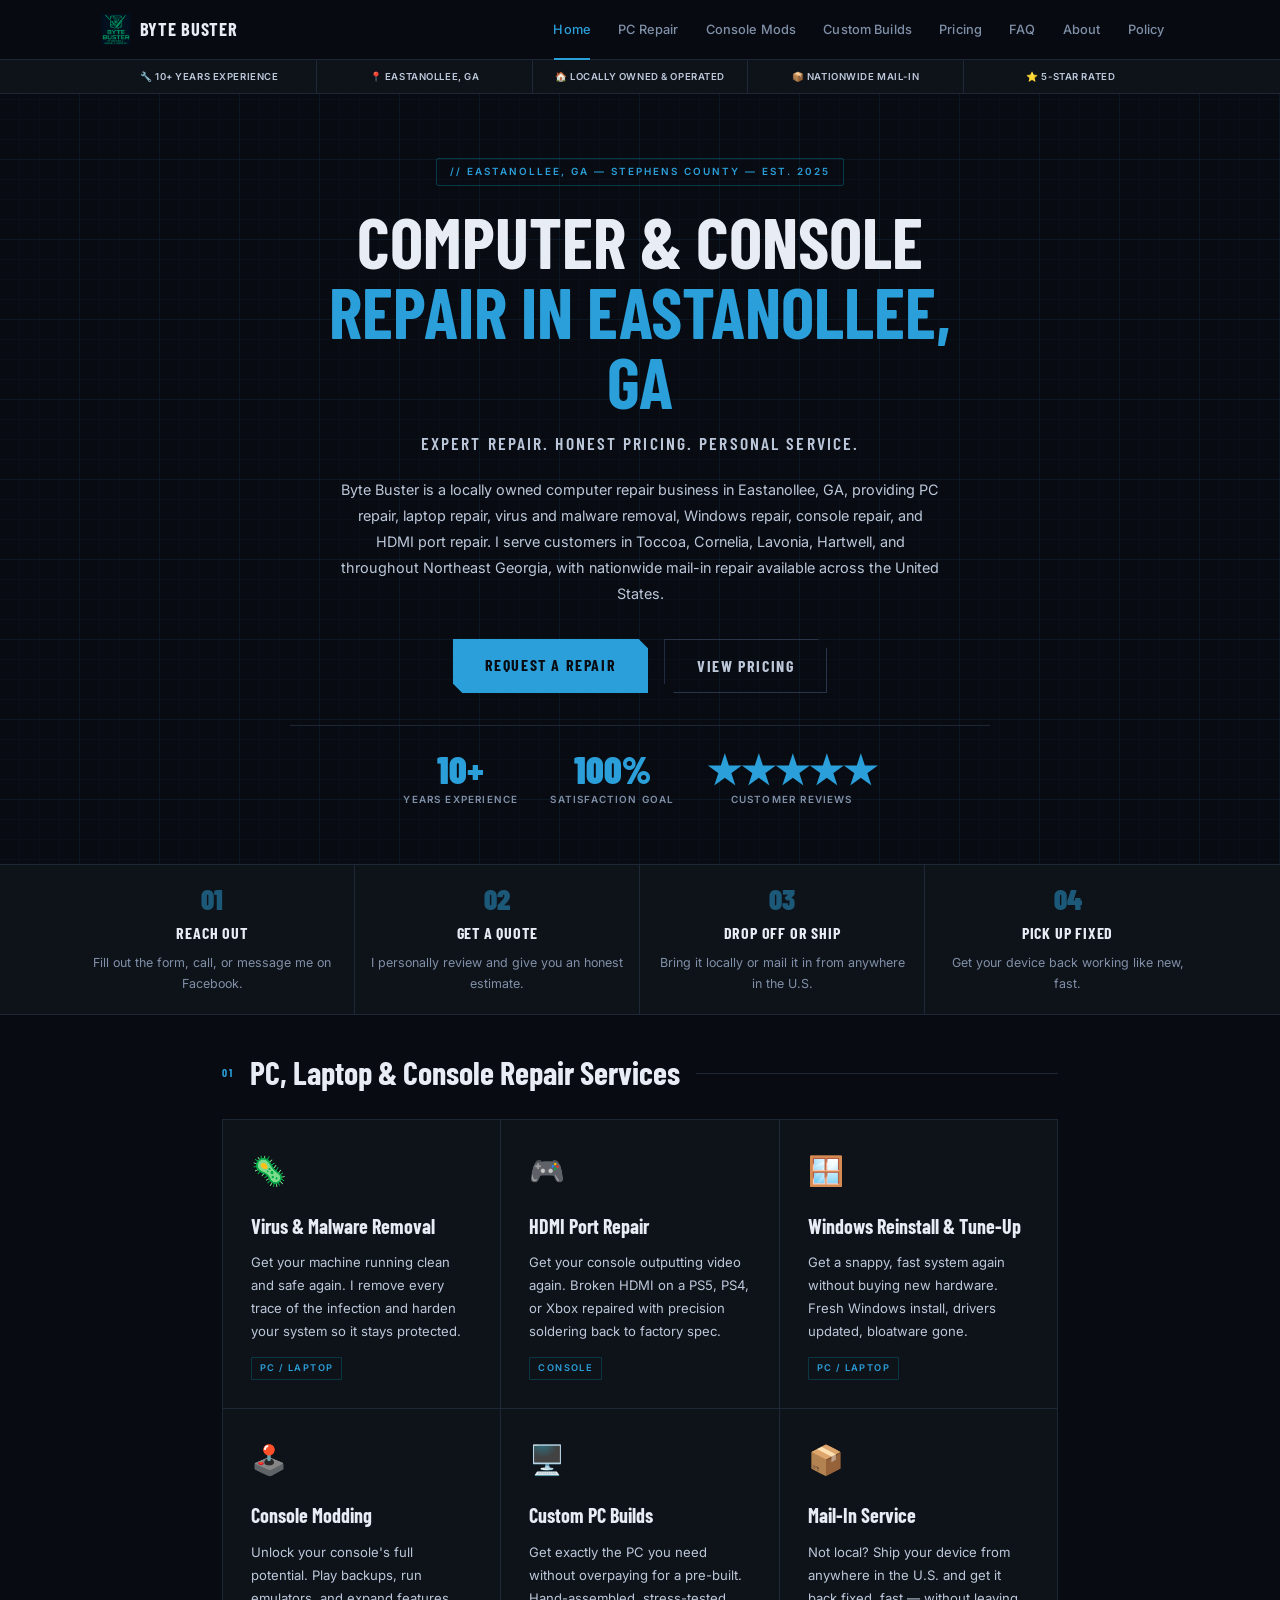
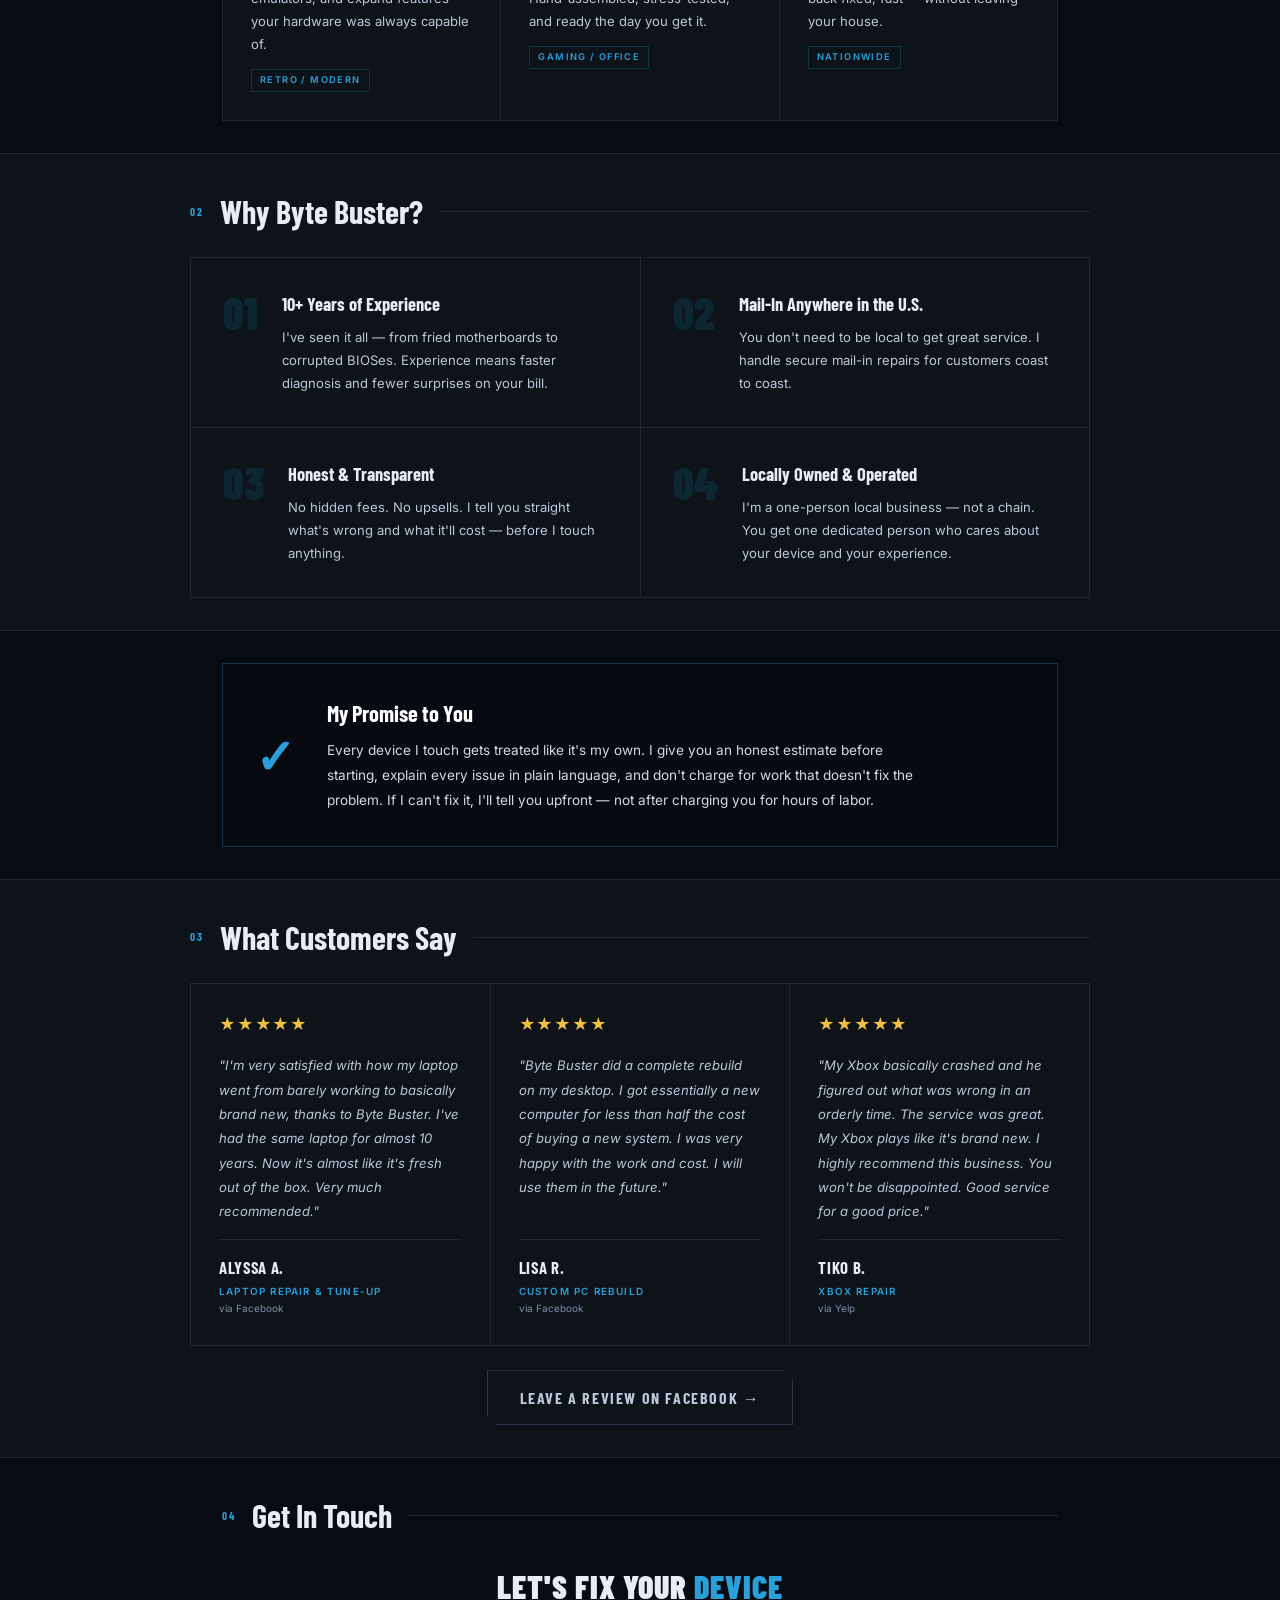
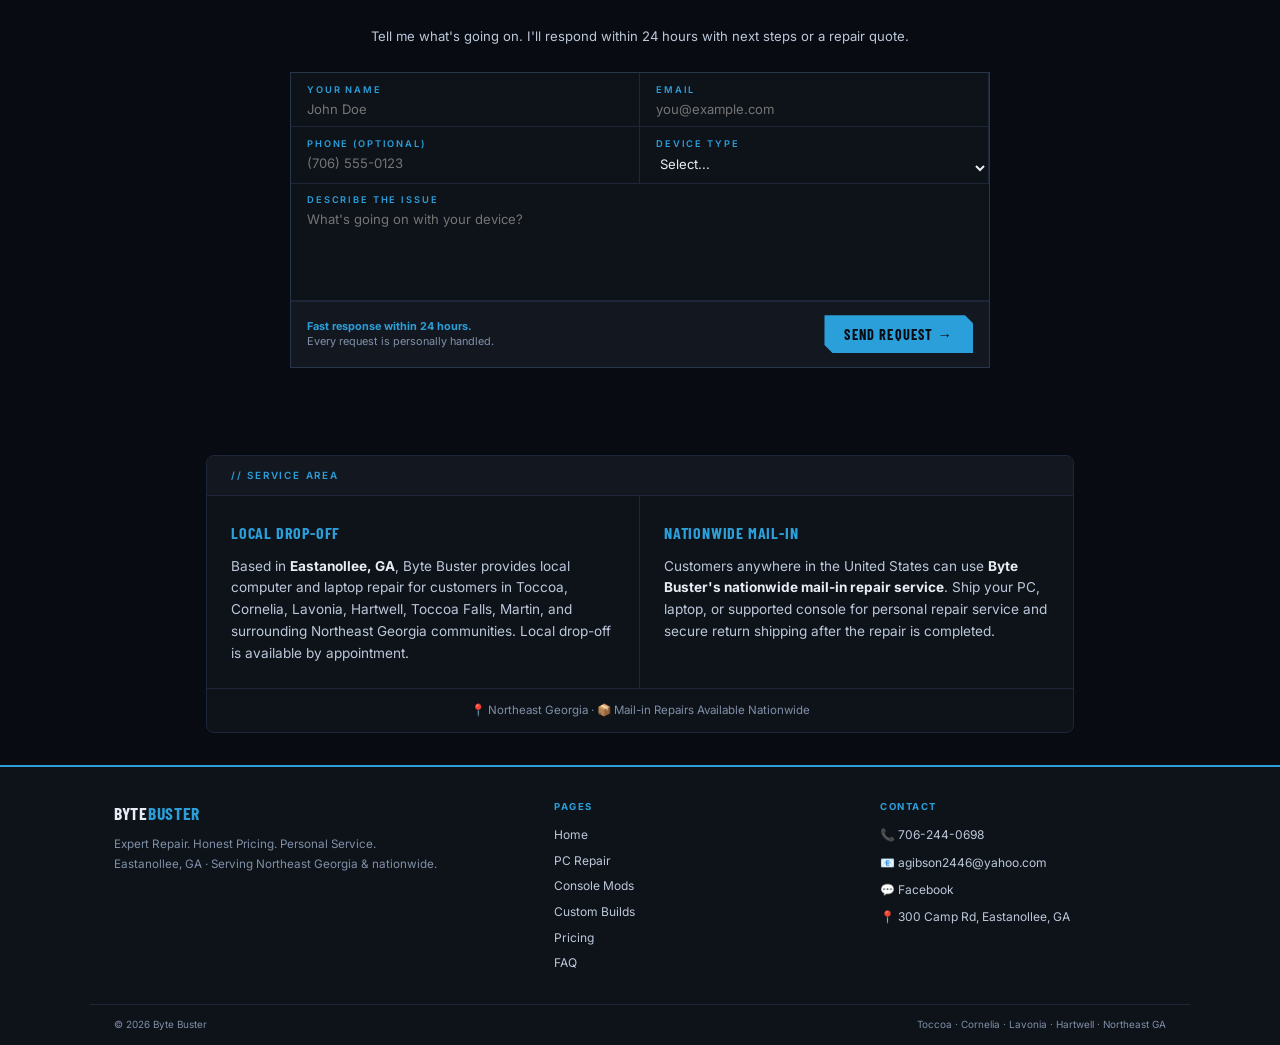
==== commit 00f8b070: "Update index.html" ====
--- a/index.html
+++ b/index.html
@@ -167,10 +167,108 @@
     .stat-l{font-size:0.62rem;font-weight:600;letter-spacing:0.12em;text-transform:uppercase;color:var(--muted)}
     @media(max-width:768px){.section{padding:3rem 1.5rem}.alt-section{padding:3rem 1.5rem}.cards{grid-template-columns:1fr}.why-grid{grid-template-columns:1fr}}
   </style>
-  <meta name="description" content="Your local PC &amp; console repair expert in Eastanollee, GA. Serving Toccoa, Cornelia, Lavonia, Hartwell and Northeast Georgia."/>
+    <title>Byte Buster | Computer &amp; Console Repair in Eastanollee, GA</title>
+
+  <meta name="description" content="Byte Buster provides computer, PC, laptop, and console repair in Eastanollee, GA, serving Toccoa, Cornelia, Lavonia, Hartwell, Northeast Georgia, and nationwide by mail."/>
   <meta name="robots" content="index, follow"/>
+  <meta name="author" content="Byte Buster"/>
+  <meta name="geo.region" content="US-GA"/>
+  <meta name="geo.placename" content="Eastanollee"/>
+  <meta name="geo.position" content="34.5037;-83.2424"/>
+  <meta name="ICBM" content="34.5037, -83.2424"/>
+
+  <link rel="canonical" href="https://bytebusterga.github.io/"/>
+
+  <meta property="og:type" content="website"/>
+  <meta property="og:title" content="Byte Buster | Computer &amp; Console Repair in Eastanollee, GA"/>
+  <meta property="og:description" content="Computer, PC, laptop, and console repair in Eastanollee, GA. Serving Northeast Georgia and offering nationwide mail-in repair."/>
+  <meta property="og:url" content="https://bytebusterga.github.io/"/>
+  <meta property="og:site_name" content="Byte Buster"/>
+  <meta property="og:image" content="https://bytebusterga.github.io/images/logo.png"/>
+
+  <meta property="og:locale" content="en_US"/>
+
   <meta http-equiv="X-UA-Compatible" content="IE=edge"/>
-  <meta name="geo.region" content="US-GA"/>
+    <script type="application/ld+json">
+  {
+    "@context": "https://schema.org",
+    "@graph": [
+      {
+        "@type": "LocalBusiness",
+        "@id": "https://bytebusterga.github.io/#business",
+        "name": "Byte Buster",
+        "url": "https://bytebusterga.github.io/",
+        "logo": "https://bytebusterga.github.io/images/logo.png",
+        "image": "https://bytebusterga.github.io/images/logo.png",
+        "description": "Computer, PC, laptop, and console repair service based in Eastanollee, Georgia, serving Northeast Georgia and offering nationwide mail-in repair.",
+        "telephone": "+1-706-244-0698",
+        "email": "agibson2446@yahoo.com",
+        "priceRange": "$$",
+        "address": {
+          "@type": "PostalAddress",
+          "streetAddress": "300 Camp Rd",
+          "addressLocality": "Eastanollee",
+          "addressRegion": "GA",
+          "postalCode": "30538",
+          "addressCountry": "US"
+        },
+        "areaServed": [
+          {
+            "@type": "City",
+            "name": "Eastanollee"
+          },
+          {
+            "@type": "City",
+            "name": "Toccoa"
+          },
+          {
+            "@type": "City",
+            "name": "Cornelia"
+          },
+          {
+            "@type": "City",
+            "name": "Lavonia"
+          },
+          {
+            "@type": "City",
+            "name": "Hartwell"
+          },
+          {
+            "@type": "AdministrativeArea",
+            "name": "Northeast Georgia"
+          },
+          {
+            "@type": "Country",
+            "name": "United States"
+          }
+        ],
+        "serviceType": [
+          "Computer Repair",
+          "PC Repair",
+          "Laptop Repair",
+          "Virus and Malware Removal",
+          "Windows Repair",
+          "Console Repair",
+          "HDMI Port Repair",
+          "Custom PC Builds",
+          "Console Modding",
+          "Nationwide Mail-In Repair"
+        ]
+      },
+      {
+        "@type": "WebSite",
+        "@id": "https://bytebusterga.github.io/#website",
+        "url": "https://bytebusterga.github.io/",
+        "name": "Byte Buster",
+        "description": "Computer, PC, laptop, and console repair in Eastanollee, Georgia and nationwide by mail.",
+        "publisher": {
+          "@id": "https://bytebusterga.github.io/#business"
+        },
+        "inLanguage": "en-US"
+      }
+    ]
+  }
+  </script>
 </head>
 <body>
 <nav>
@@ -220,9 +318,9 @@
 <section class="section">
   <div style="text-align:center;padding:2rem 0 1.5rem;max-width:700px;margin:0 auto">
     <div class="hero-tag" style="display:inline-block">// Eastanollee, GA — Stephens County — Est. 2025</div>
-    <h1 style="font-family:var(--display);font-size:clamp(2.8rem,5.5vw,5rem);font-weight:700;line-height:1;text-transform:uppercase;text-align:center;margin-bottom:0.75rem">Fast. Honest.<em style="font-style:normal;color:var(--accent);display:block">Tech Repair.</em></h1>
+    <h1 style="font-family:var(--display);font-size:clamp(2.8rem,5.5vw,5rem);font-weight:700;line-height:1;text-transform:uppercase;text-align:center;margin-bottom:0.75rem">Computer &amp; Console<em style="font-style:normal;color:var(--accent);display:block">Repair in Eastanollee, GA</em></h1>
     <p style="font-family:var(--display);font-size:1.1rem;font-weight:600;letter-spacing:0.12em;text-transform:uppercase;color:var(--muted2);text-align:center;margin-bottom:1.25rem">Expert Repair. Honest Pricing. Personal Service.</p>
-    <p style="font-size:0.9rem;color:var(--muted2);line-height:1.8;max-width:540px;margin:0 auto 2rem;text-align:center">Your go-to tech repair guy in Eastanollee, GA. I personally fix PCs, laptops, and consoles for customers across Toccoa, Cornelia, Lavonia, Hartwell, and all of Northeast Georgia — honest pricing, zero hidden fees.</p>
+    <p style="font-size:0.9rem;color:var(--muted2);line-height:1.8;max-width:600px;margin:0 auto 2rem;text-align:center">Byte Buster is a locally owned computer repair business in Eastanollee, GA, providing PC repair, laptop repair, virus and malware removal, Windows repair, console repair, and HDMI port repair. I serve customers in Toccoa, Cornelia, Lavonia, Hartwell, and throughout Northeast Georgia, with nationwide mail-in repair available across the United States.</p>
     <div style="display:flex;gap:1rem;justify-content:center;flex-wrap:wrap">
       <a href="#contact" class="btn btn-primary">Request a Repair</a>
       <a href="pricing.html" class="btn btn-secondary">View Pricing</a>
@@ -245,7 +343,7 @@
 </div>
 
 <section class="section" id="services" style="max-width:900px">
-  <div class="section-hd"><span class="section-num">01</span><h2>Services</h2><div class="section-line"></div></div>
+ <div class="section-hd"><span class="section-num">01</span><h2>PC, Laptop &amp; Console Repair Services</h2><div class="section-line"></div></div>
   <div class="cards">
     <div class="card"><span class="card-icon">🦠</span><div class="card-title">Virus &amp; Malware Removal</div><p class="card-desc">Get your machine running clean and safe again. I remove every trace of the infection and harden your system so it stays protected.</p><span class="card-tag">PC / Laptop</span></div>
     <div class="card"><span class="card-icon">🎮</span><div class="card-title">HDMI Port Repair</div><p class="card-desc">Get your console outputting video again. Broken HDMI on a PS5, PS4, or Xbox repaired with precision soldering back to factory spec.</p><span class="card-tag">Console</span></div>
@@ -331,11 +429,11 @@
     <div class="sa-body">
       <div class="sa-col">
         <div class="sa-col-title">Local Drop-Off</div>
-        <p>Based in <strong>Eastanollee, GA</strong>. Customers visit from <strong>Toccoa, Cornelia, Lavonia, Hartwell</strong> and surrounding areas. Drop-off by appointment only.</p>
+        <p>Based in <strong>Eastanollee, GA</strong>, Byte Buster provides local computer and laptop repair for customers in Toccoa, Cornelia, Lavonia, Hartwell, Toccoa Falls, Martin, and surrounding Northeast Georgia communities. Local drop-off is available by appointment.</p>
       </div>
       <div class="sa-col">
         <div class="sa-col-title">Nationwide Mail-In</div>
-        <p>Ship your device from anywhere in the U.S. Every repair is handled personally and returned securely after service.</p>
+        <p>Customers anywhere in the United States can use <strong>Byte Buster's nationwide mail-in repair service</strong>. Ship your PC, laptop, or supported console for personal repair service and secure return shipping after the repair is completed.</p>
       </div>
     </div>
     <div class="sa-footer">📍 Northeast Georgia · 📦 Mail-in Repairs Available Nationwide</div>
@@ -365,7 +463,7 @@
       <div class="footer-contact-list">
         <a href="tel:7062440698">&#128222; 706-244-0698</a>
         <a href="mailto:agibson2446@yahoo.com">&#128231; agibson2446@yahoo.com</a>
-        <a href="https://www.facebook.com/bytebusterga" target="_blank">&#128172; Facebook</a>
+        <a href="https://www.facebook.com/bytebustertech" target="_blank">&#128172; Facebook</a>
         <a href="https://www.google.com/maps/search/?api=1&query=300+Camp+Rd,+Eastanollee,+GA+30538" target="_blank">&#128205; 300 Camp Rd, Eastanollee, GA</a>
       </div>
     </div>
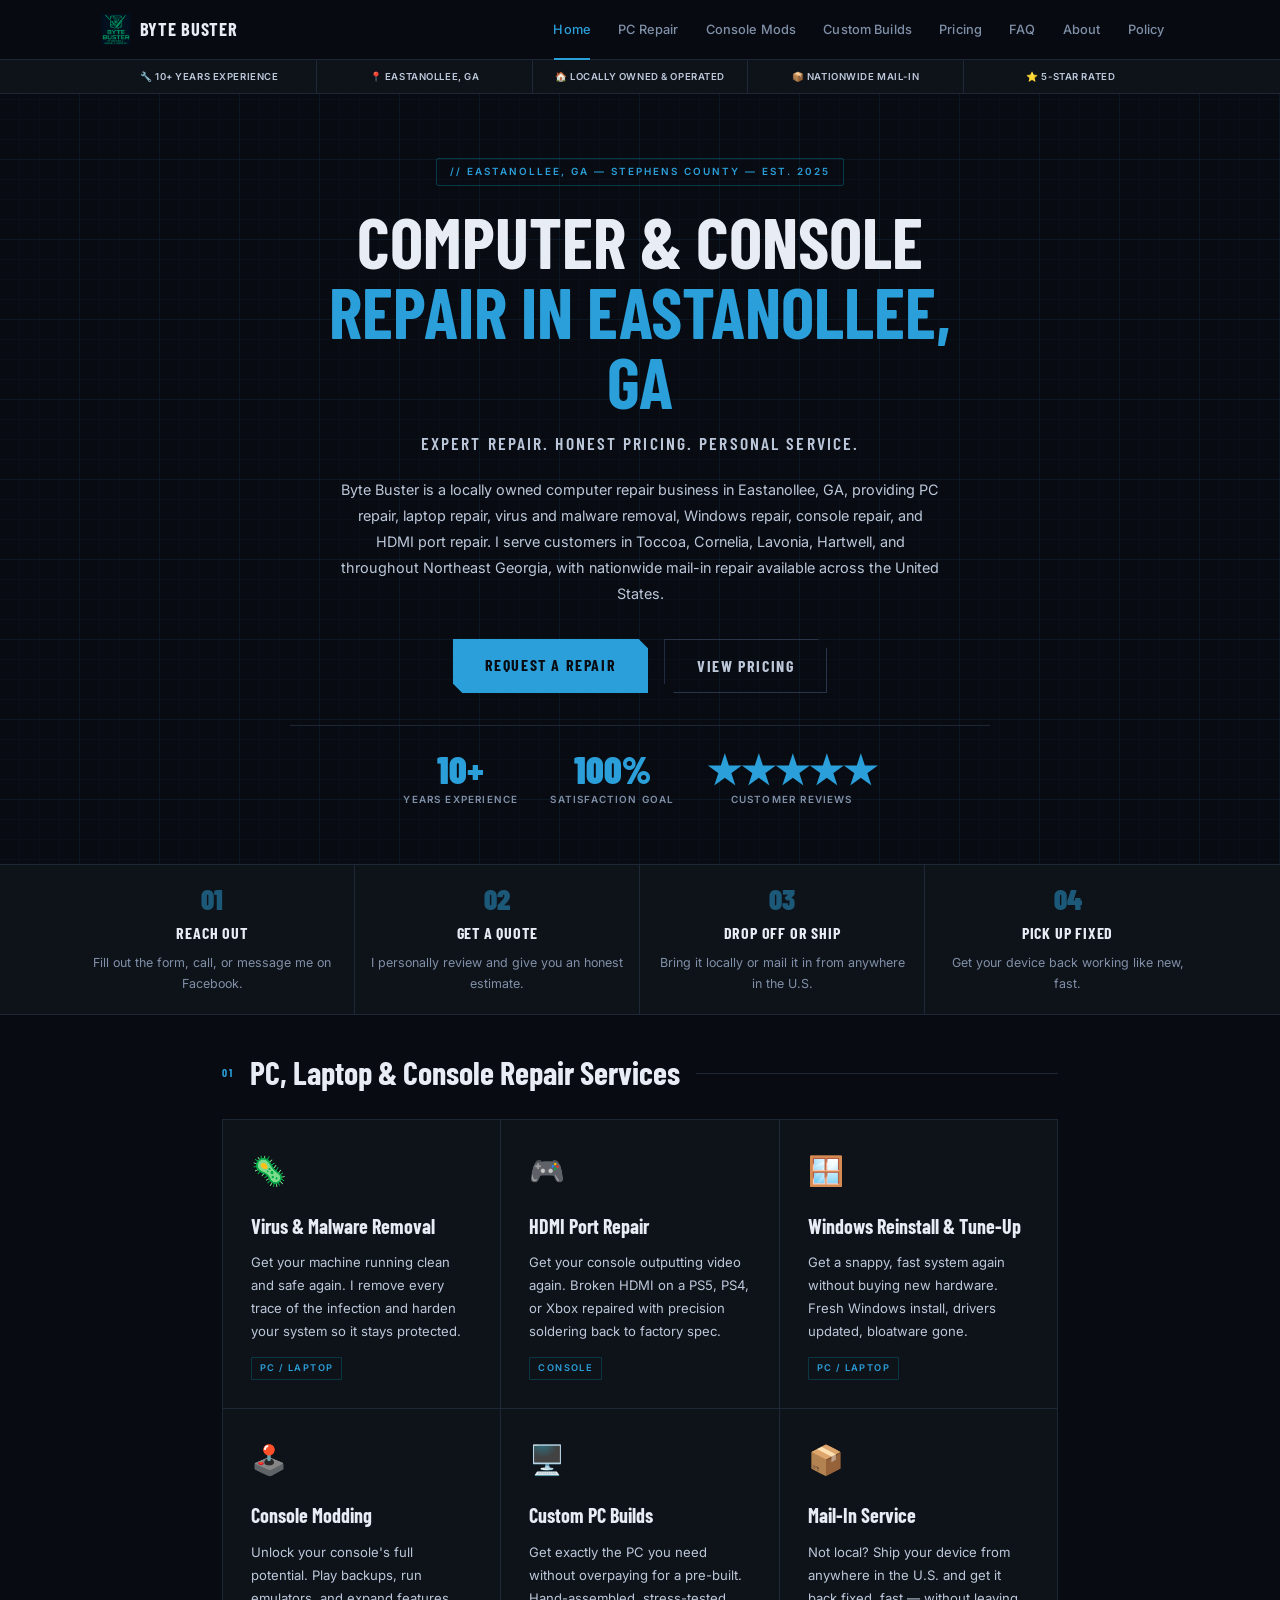
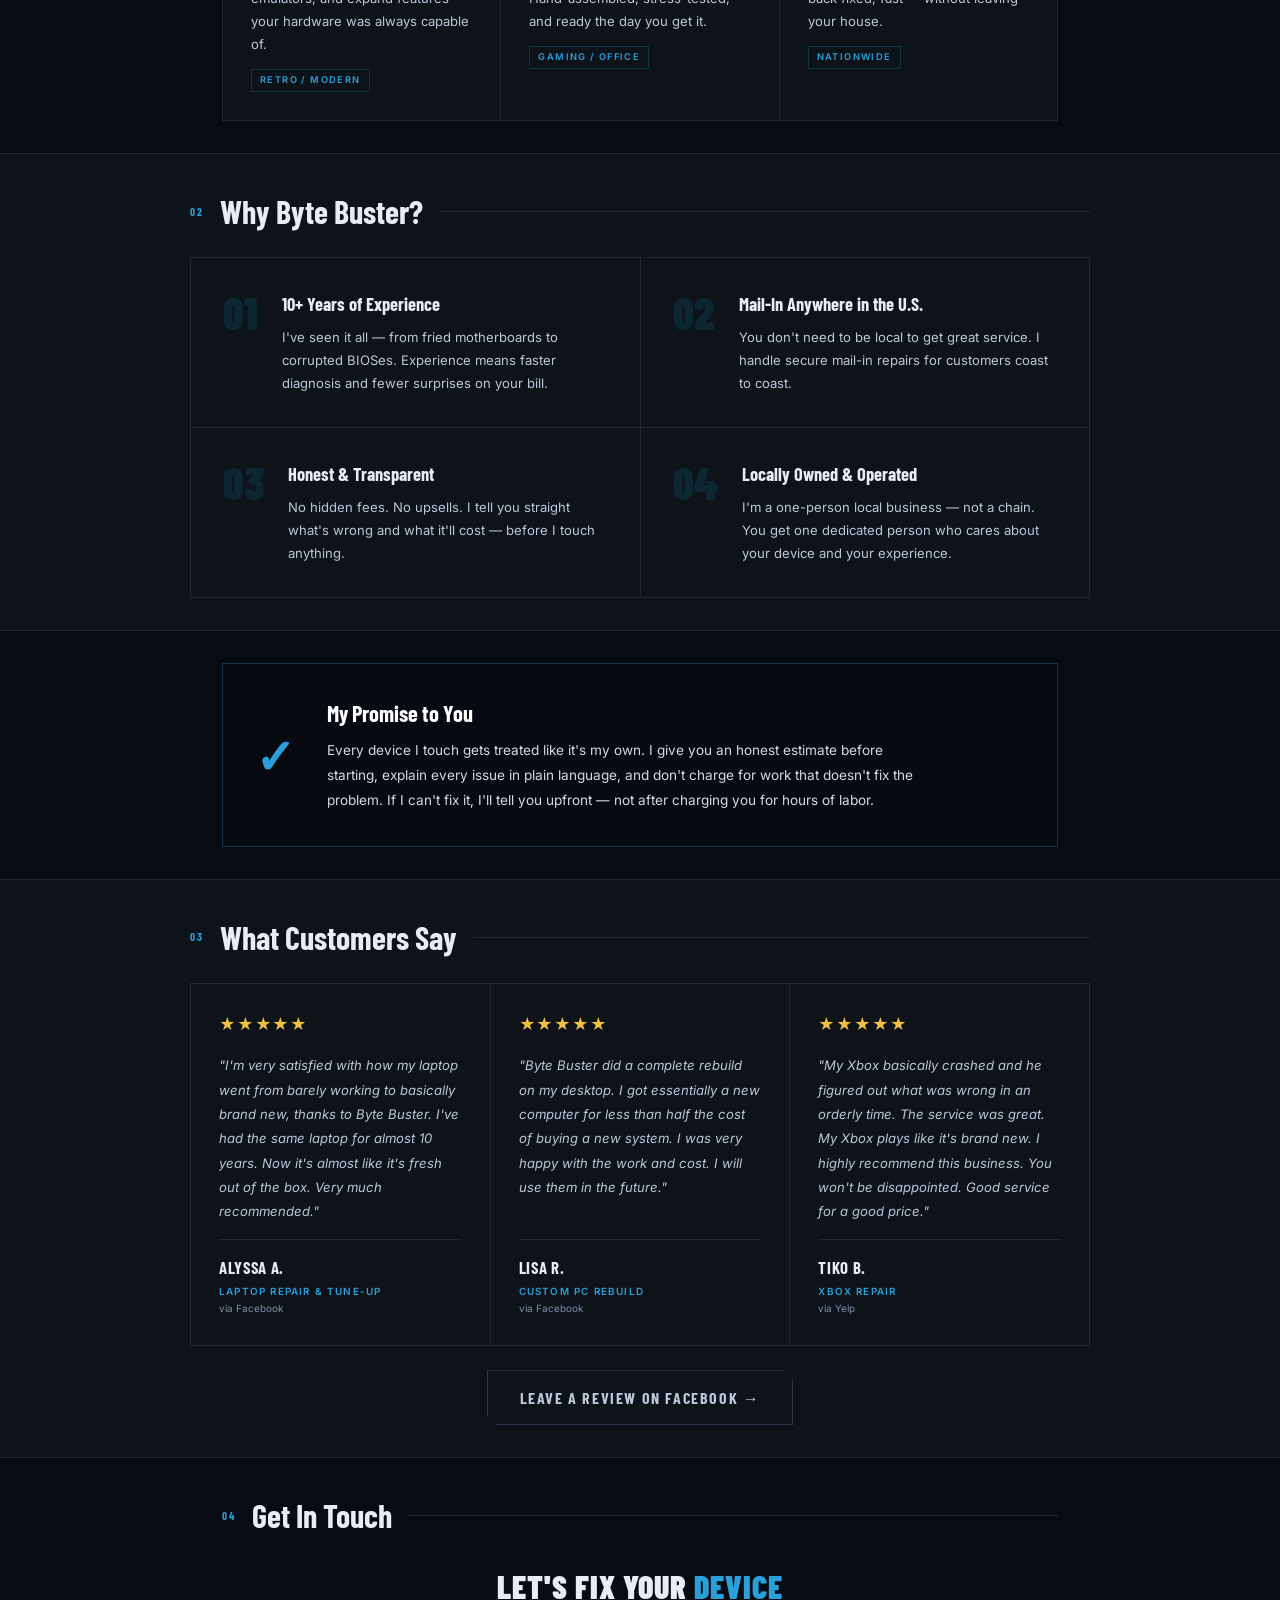
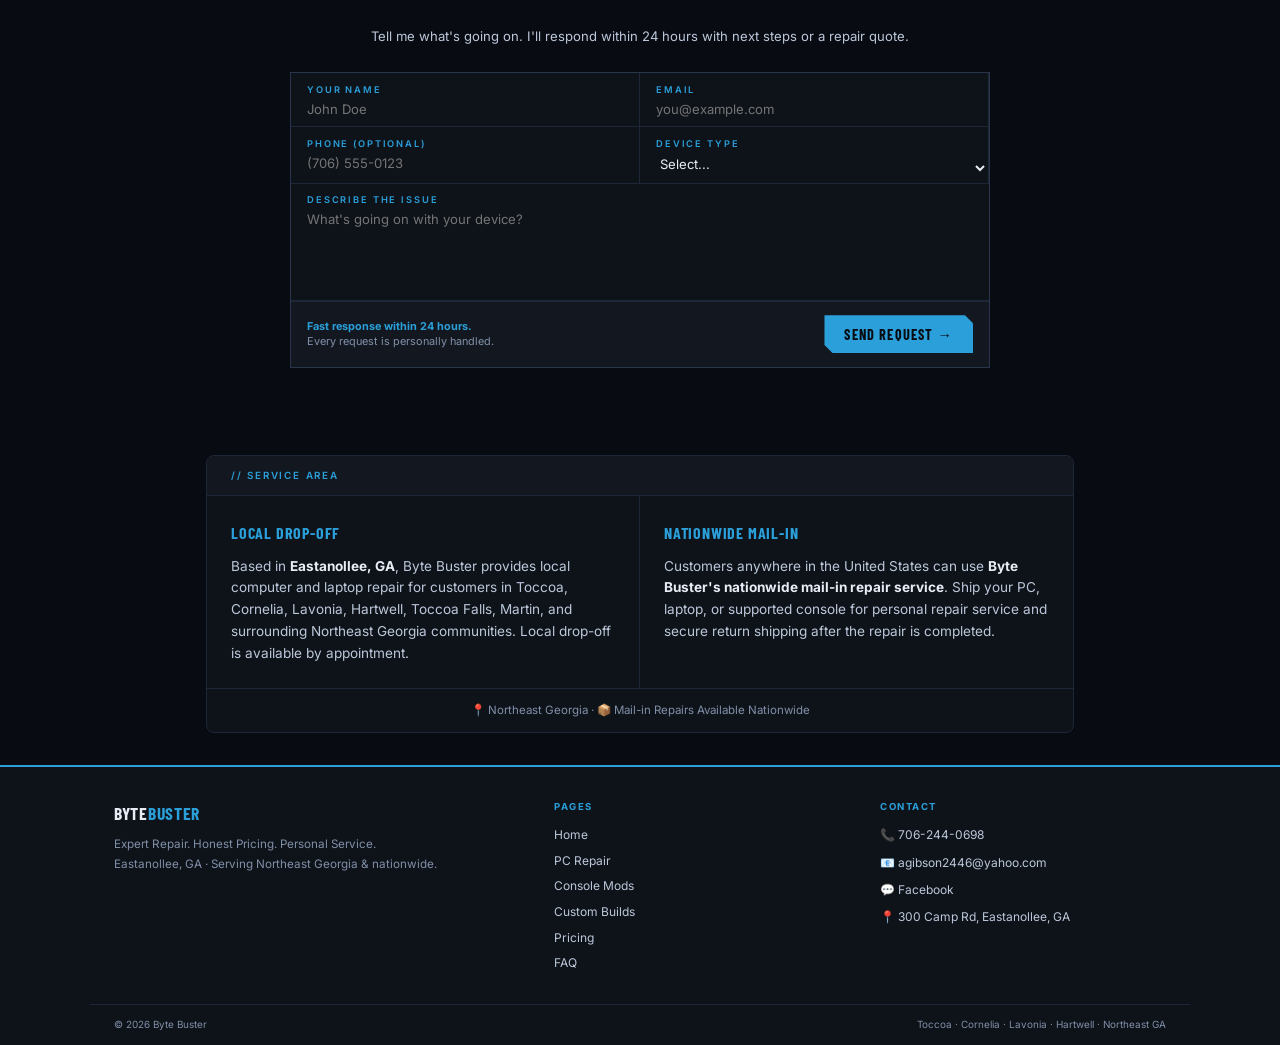
==== commit d0eedb16: "Update index.html" ====
--- a/index.html
+++ b/index.html
@@ -204,6 +204,26 @@
         "telephone": "+1-706-244-0698",
         "email": "agibson2446@yahoo.com",
         "priceRange": "$$",
+      "sameAs": [
+  "https://www.facebook.com/bytebustertech",
+  "https://www.facebook.com/profile.php?id=61576712042698"
+],
+"geo": {
+  "@type": "GeoCoordinates",
+  "latitude": 34.5037,
+  "longitude": -83.2424
+},
+"openingHoursSpecification": {
+  "@type": "OpeningHoursSpecification",
+  "dayOfWeek": ["Monday","Tuesday","Wednesday","Thursday","Friday"],
+  "opens": "00:00",
+  "closes": "23:59"
+},
+"aggregateRating": {
+  "@type": "AggregateRating",
+  "ratingValue": "5.0",
+  "reviewCount": "3"
+},
         "address": {
           "@type": "PostalAddress",
           "streetAddress": "300 Camp Rd",
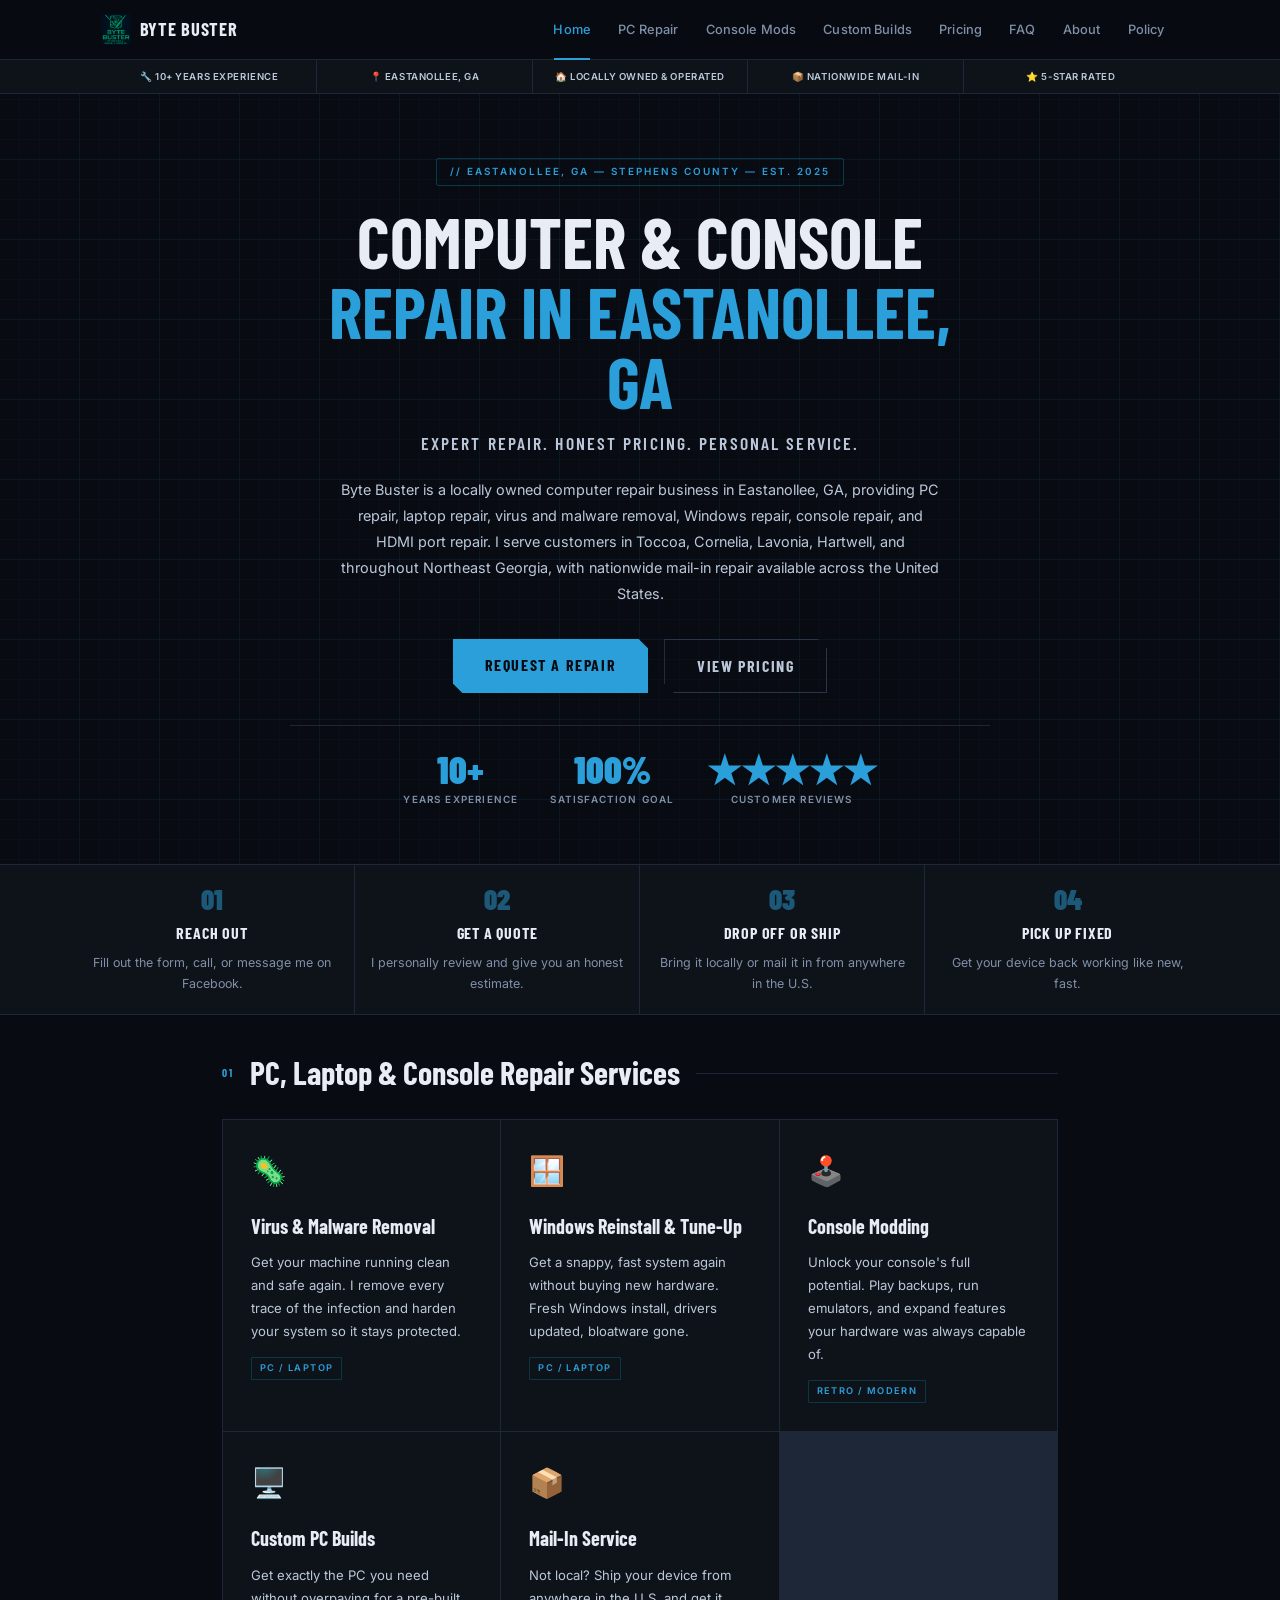
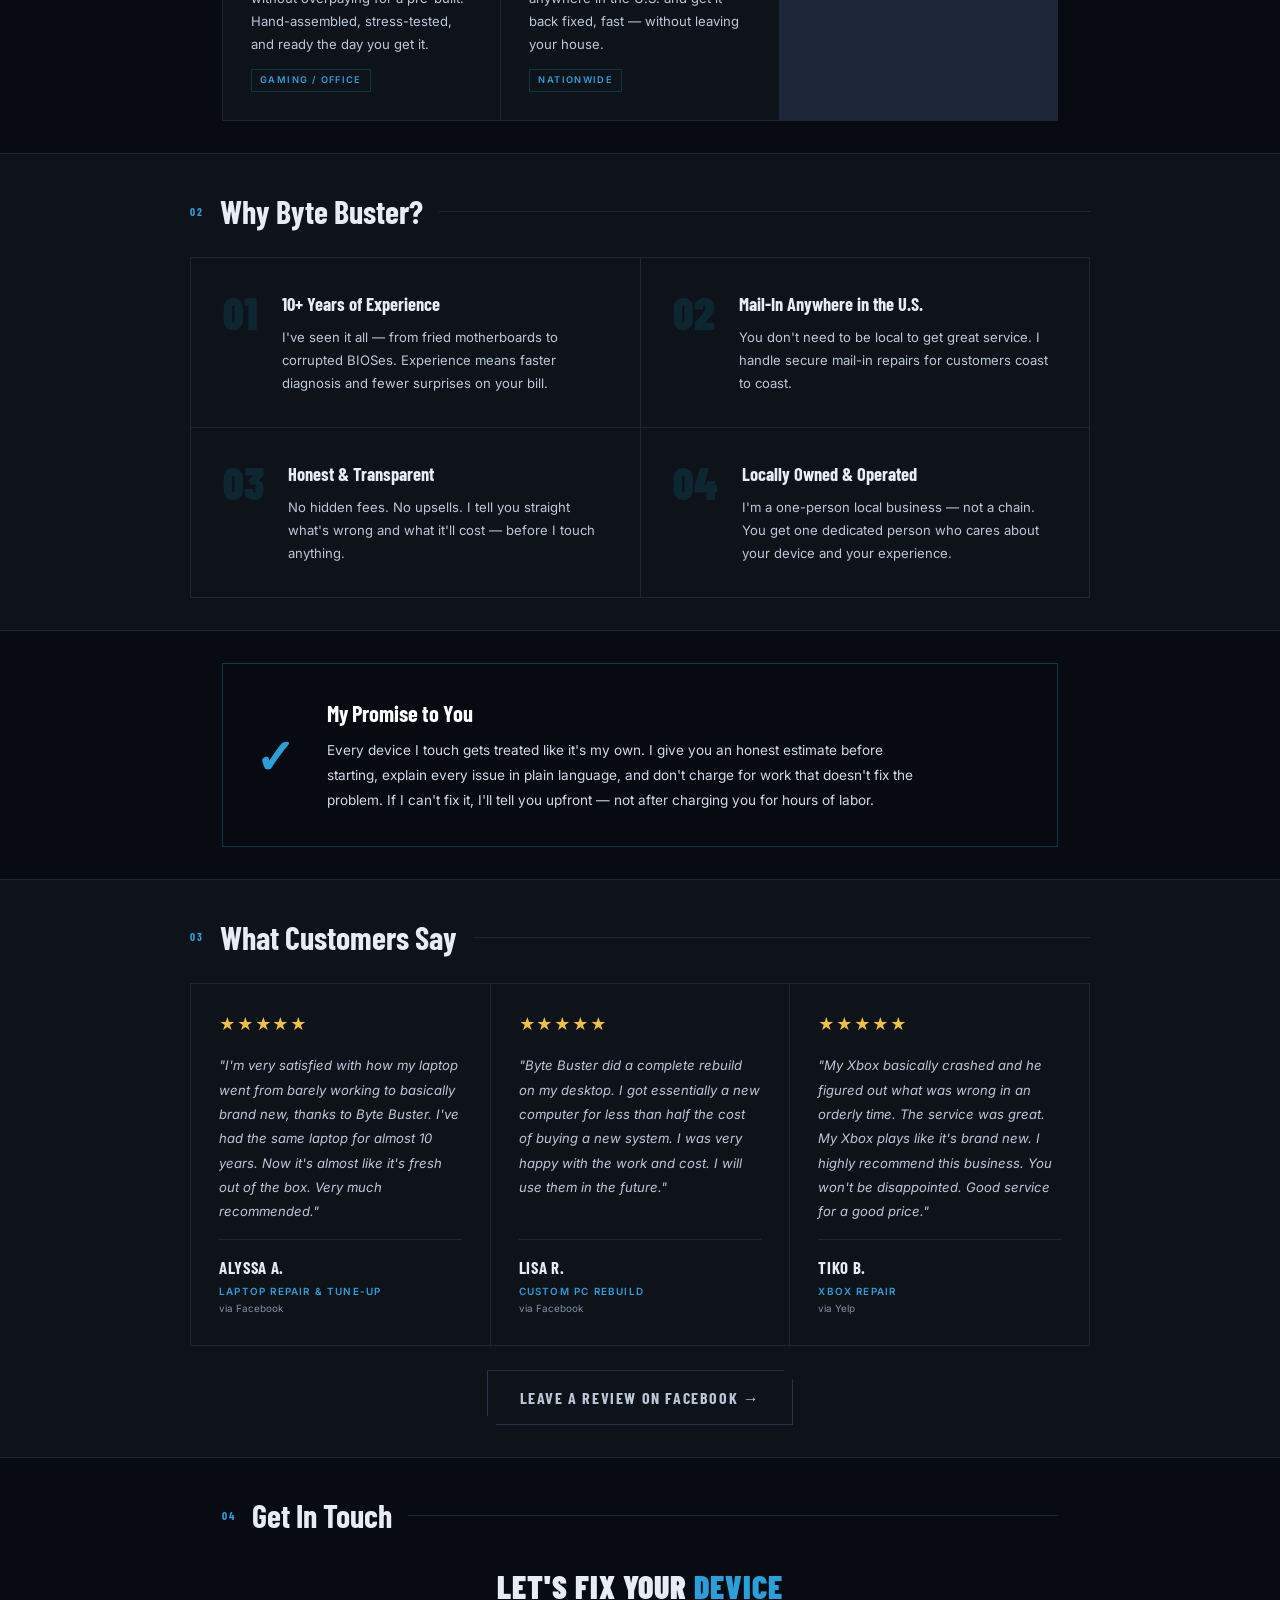
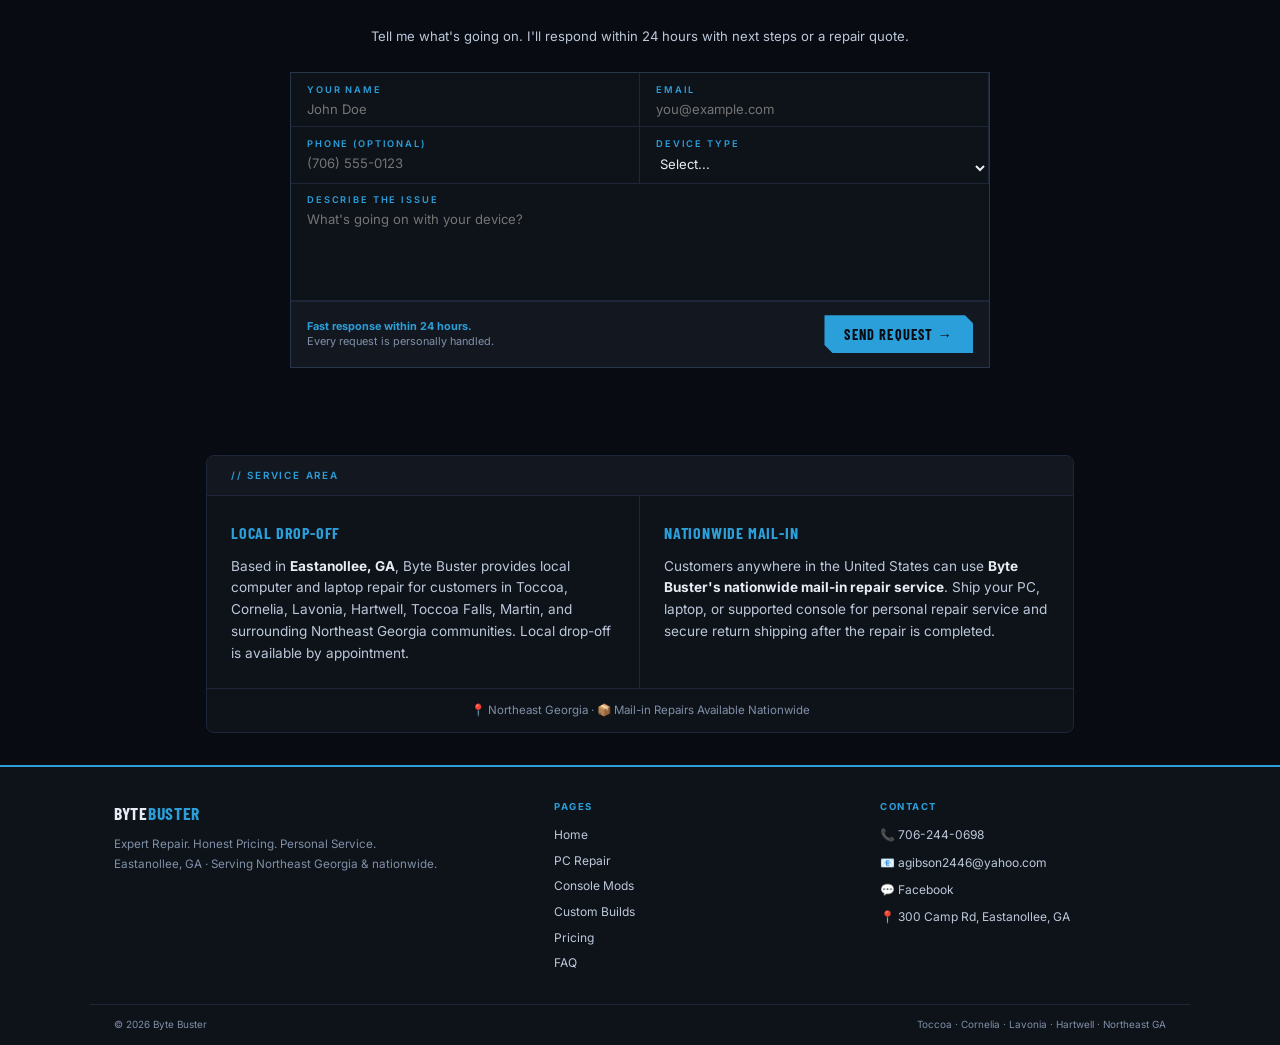
==== commit c94abe50: "Update index.html" ====
--- a/index.html
+++ b/index.html
@@ -216,8 +216,8 @@
 "openingHoursSpecification": {
   "@type": "OpeningHoursSpecification",
   "dayOfWeek": ["Monday","Tuesday","Wednesday","Thursday","Friday"],
-  "opens": "00:00",
-  "closes": "23:59"
+  "opens": "07:00",
+  "closes": "17:30"
 },
 "aggregateRating": {
   "@type": "AggregateRating",
@@ -366,8 +366,7 @@
  <div class="section-hd"><span class="section-num">01</span><h2>PC, Laptop &amp; Console Repair Services</h2><div class="section-line"></div></div>
   <div class="cards">
     <div class="card"><span class="card-icon">🦠</span><div class="card-title">Virus &amp; Malware Removal</div><p class="card-desc">Get your machine running clean and safe again. I remove every trace of the infection and harden your system so it stays protected.</p><span class="card-tag">PC / Laptop</span></div>
-    <div class="card"><span class="card-icon">🎮</span><div class="card-title">HDMI Port Repair</div><p class="card-desc">Get your console outputting video again. Broken HDMI on a PS5, PS4, or Xbox repaired with precision soldering back to factory spec.</p><span class="card-tag">Console</span></div>
-    <div class="card"><span class="card-icon">🪟</span><div class="card-title">Windows Reinstall &amp; Tune-Up</div><p class="card-desc">Get a snappy, fast system again without buying new hardware. Fresh Windows install, drivers updated, bloatware gone.</p><span class="card-tag">PC / Laptop</span></div>
+       <div class="card"><span class="card-icon">🪟</span><div class="card-title">Windows Reinstall &amp; Tune-Up</div><p class="card-desc">Get a snappy, fast system again without buying new hardware. Fresh Windows install, drivers updated, bloatware gone.</p><span class="card-tag">PC / Laptop</span></div>
     <div class="card"><span class="card-icon">🕹️</span><div class="card-title">Console Modding</div><p class="card-desc">Unlock your console's full potential. Play backups, run emulators, and expand features your hardware was always capable of.</p><span class="card-tag">Retro / Modern</span></div>
     <div class="card"><span class="card-icon">🖥️</span><div class="card-title">Custom PC Builds</div><p class="card-desc">Get exactly the PC you need without overpaying for a pre-built. Hand-assembled, stress-tested, and ready the day you get it.</p><span class="card-tag">Gaming / Office</span></div>
     <div class="card"><span class="card-icon">📦</span><div class="card-title">Mail-In Service</div><p class="card-desc">Not local? Ship your device from anywhere in the U.S. and get it back fixed, fast — without leaving your house.</p><span class="card-tag">Nationwide</span></div>
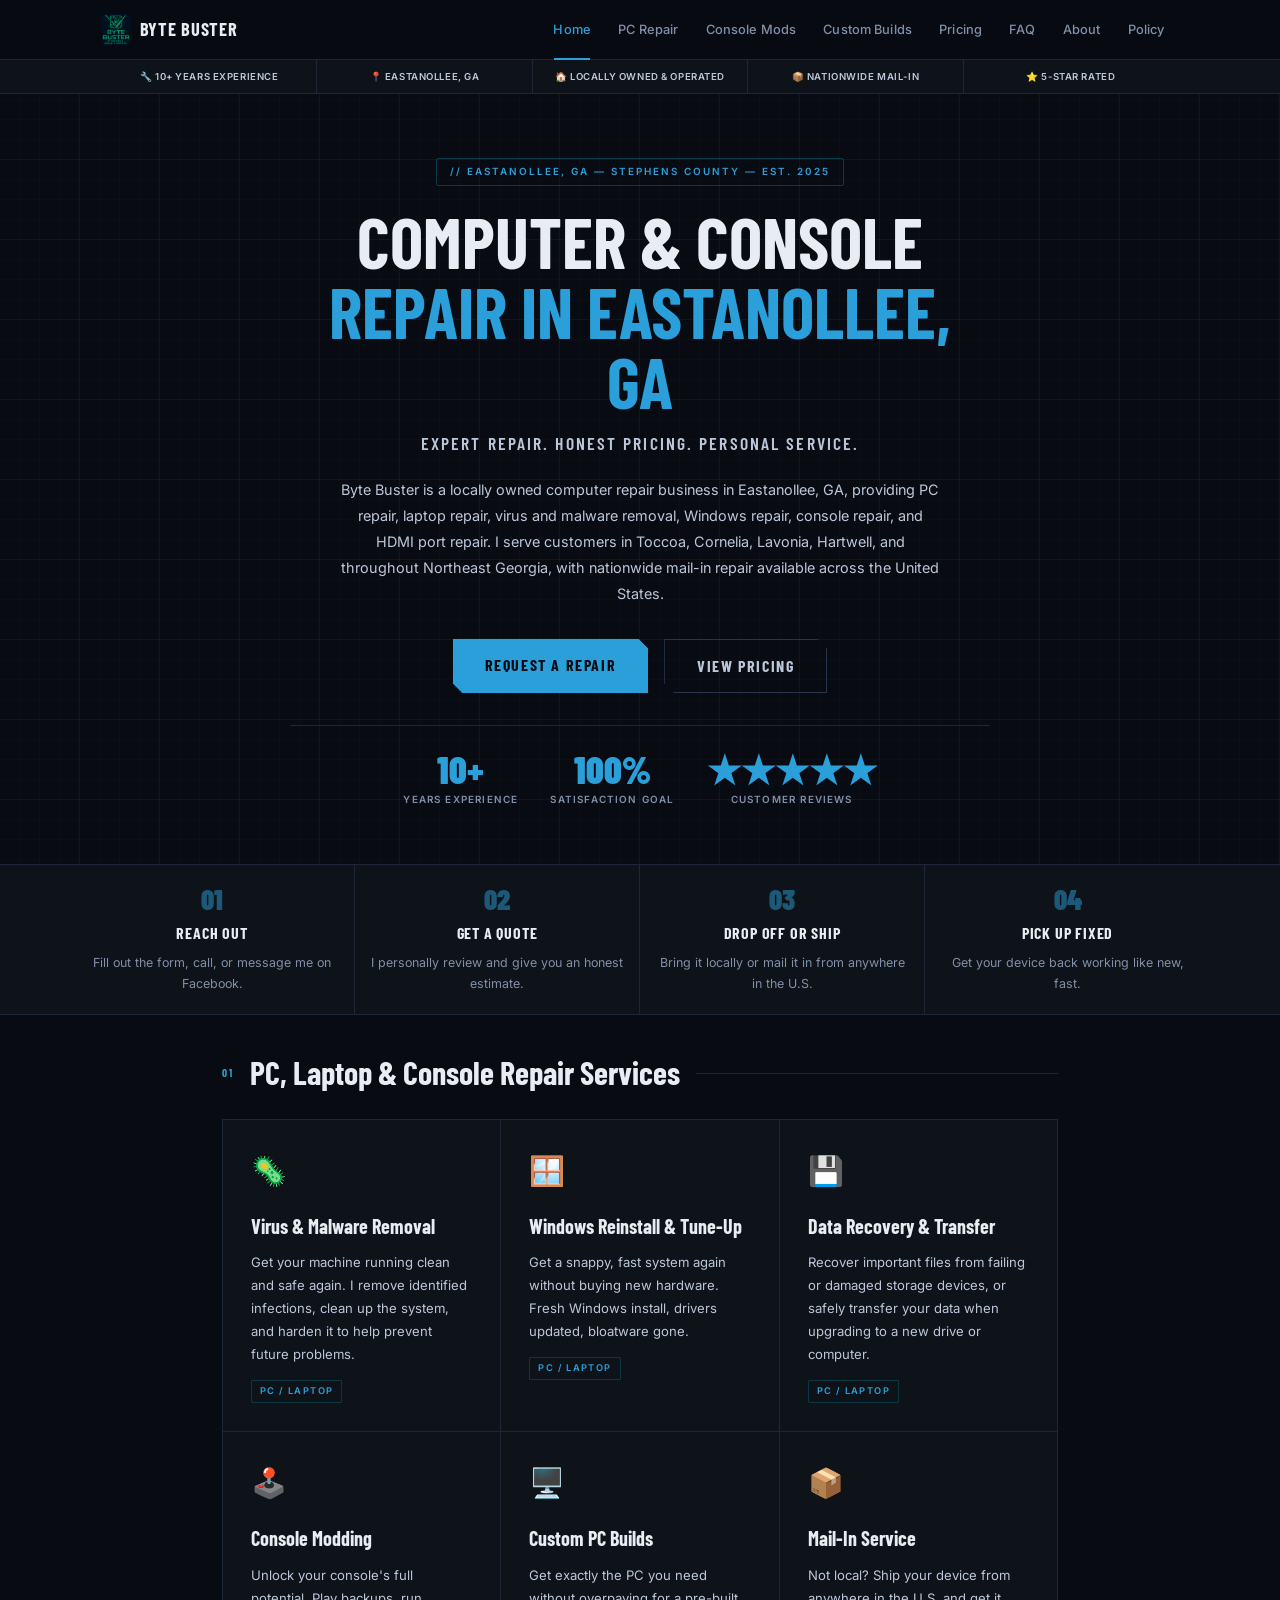
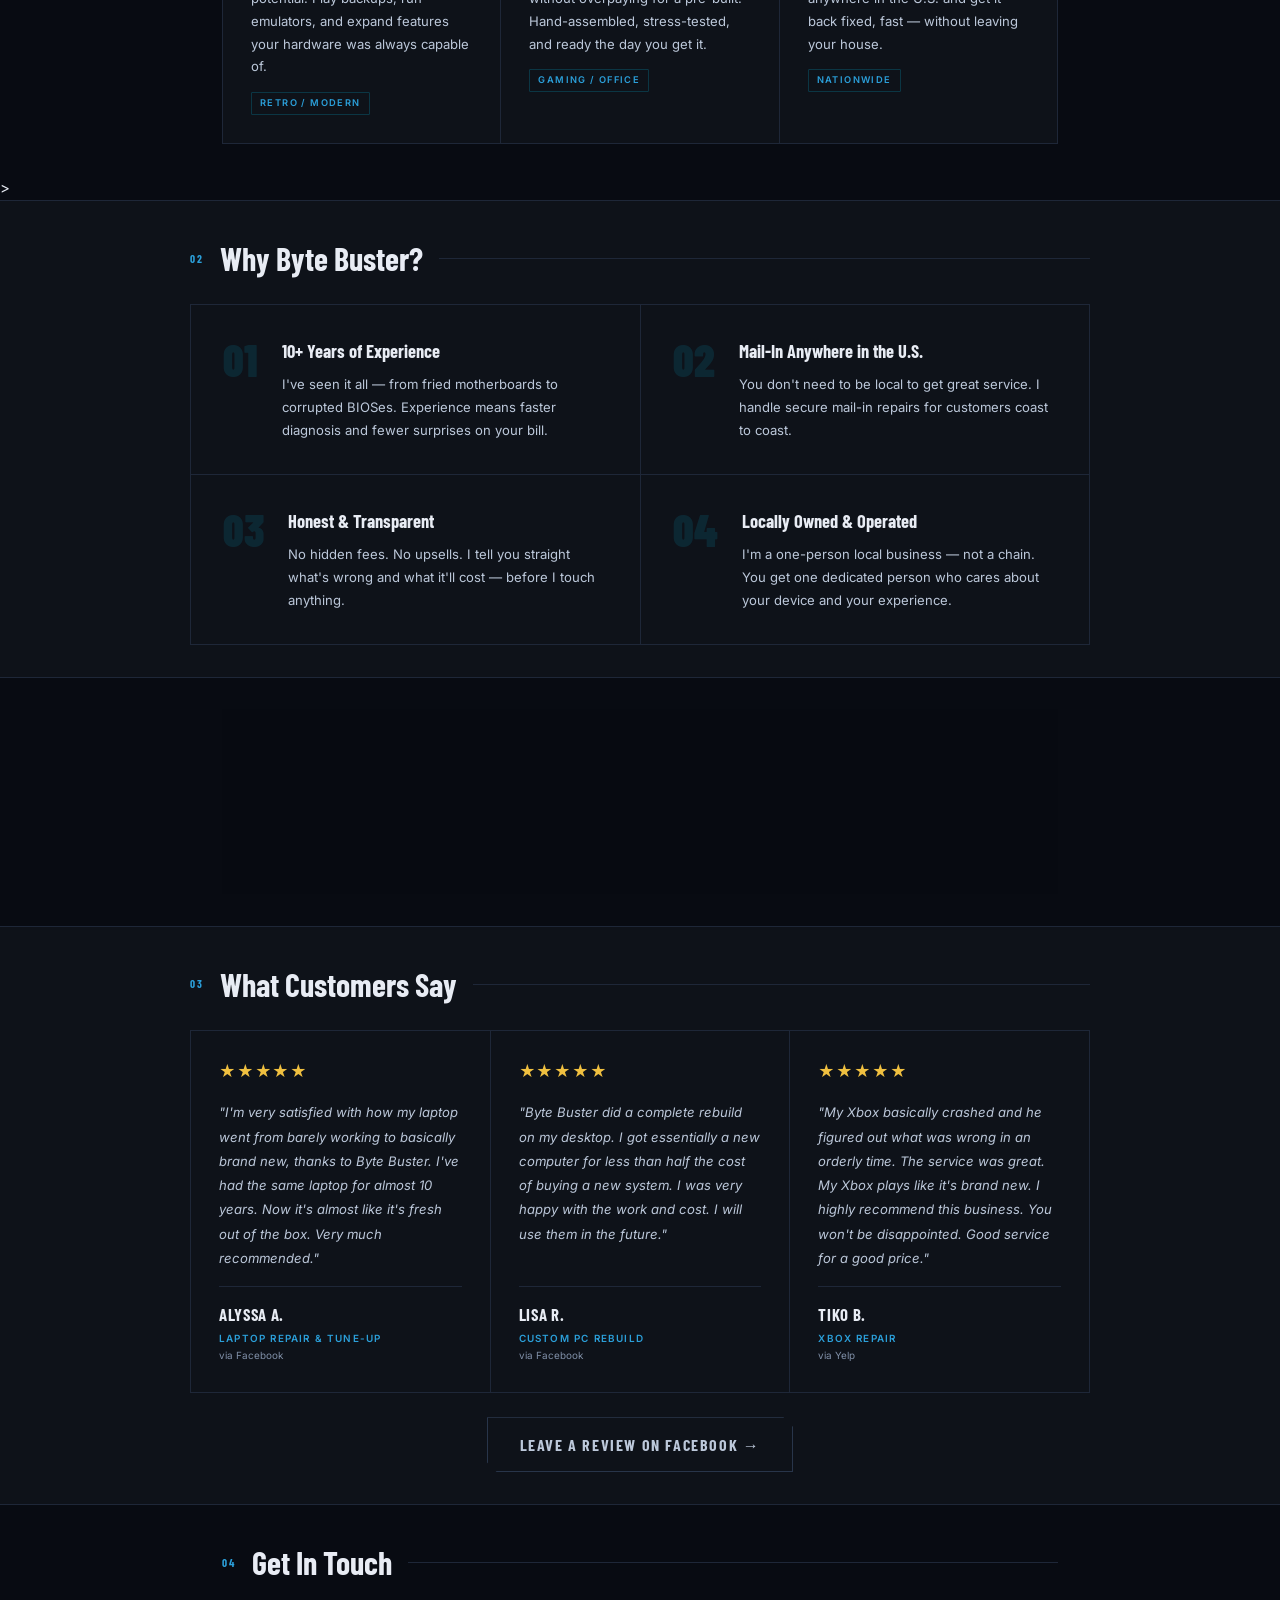
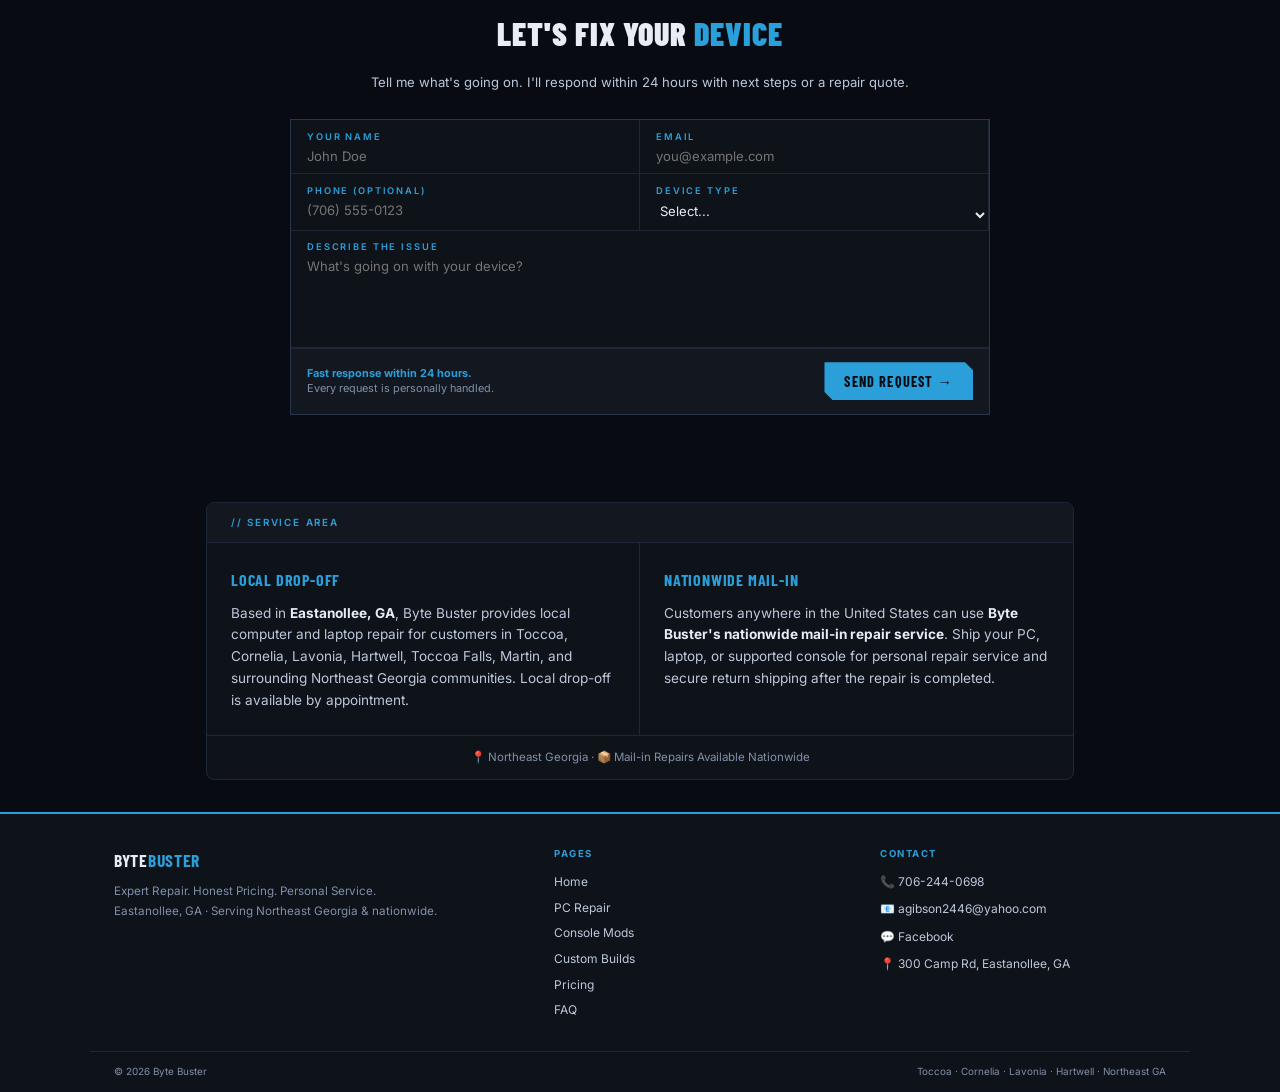
==== commit 5fc9ade3: "Update index.html" ====
--- a/index.html
+++ b/index.html
@@ -365,13 +365,19 @@
 <section class="section" id="services" style="max-width:900px">
  <div class="section-hd"><span class="section-num">01</span><h2>PC, Laptop &amp; Console Repair Services</h2><div class="section-line"></div></div>
   <div class="cards">
-    <div class="card"><span class="card-icon">🦠</span><div class="card-title">Virus &amp; Malware Removal</div><p class="card-desc">Get your machine running clean and safe again. I remove every trace of the infection and harden your system so it stays protected.</p><span class="card-tag">PC / Laptop</span></div>
-       <div class="card"><span class="card-icon">🪟</span><div class="card-title">Windows Reinstall &amp; Tune-Up</div><p class="card-desc">Get a snappy, fast system again without buying new hardware. Fresh Windows install, drivers updated, bloatware gone.</p><span class="card-tag">PC / Laptop</span></div>
+    <div class="card"><span class="card-icon">🦠</span><div class="card-title">Virus &amp; Malware Removal</div><p class="card-desc">Get your machine running clean and safe again. I remove identified infections, clean up the system, and harden it to help prevent future problems.</p><span class="card-tag">PC / Laptop</span></div>
+
+    <div class="card"><span class="card-icon">🪟</span><div class="card-title">Windows Reinstall &amp; Tune-Up</div><p class="card-desc">Get a snappy, fast system again without buying new hardware. Fresh Windows install, drivers updated, bloatware gone.</p><span class="card-tag">PC / Laptop</span></div>
+
+    <div class="card"><span class="card-icon">💾</span><div class="card-title">Data Recovery &amp; Transfer</div><p class="card-desc">Recover important files from failing or damaged storage devices, or safely transfer your data when upgrading to a new drive or computer.</p><span class="card-tag">PC / Laptop</span></div>
+
     <div class="card"><span class="card-icon">🕹️</span><div class="card-title">Console Modding</div><p class="card-desc">Unlock your console's full potential. Play backups, run emulators, and expand features your hardware was always capable of.</p><span class="card-tag">Retro / Modern</span></div>
+
     <div class="card"><span class="card-icon">🖥️</span><div class="card-title">Custom PC Builds</div><p class="card-desc">Get exactly the PC you need without overpaying for a pre-built. Hand-assembled, stress-tested, and ready the day you get it.</p><span class="card-tag">Gaming / Office</span></div>
+
     <div class="card"><span class="card-icon">📦</span><div class="card-title">Mail-In Service</div><p class="card-desc">Not local? Ship your device from anywhere in the U.S. and get it back fixed, fast — without leaving your house.</p><span class="card-tag">Nationwide</span></div>
   </div>
-</section>
+</section>>
 
 <div class="alt-section">
   <div class="alt-inner" style="max-width:900px">
